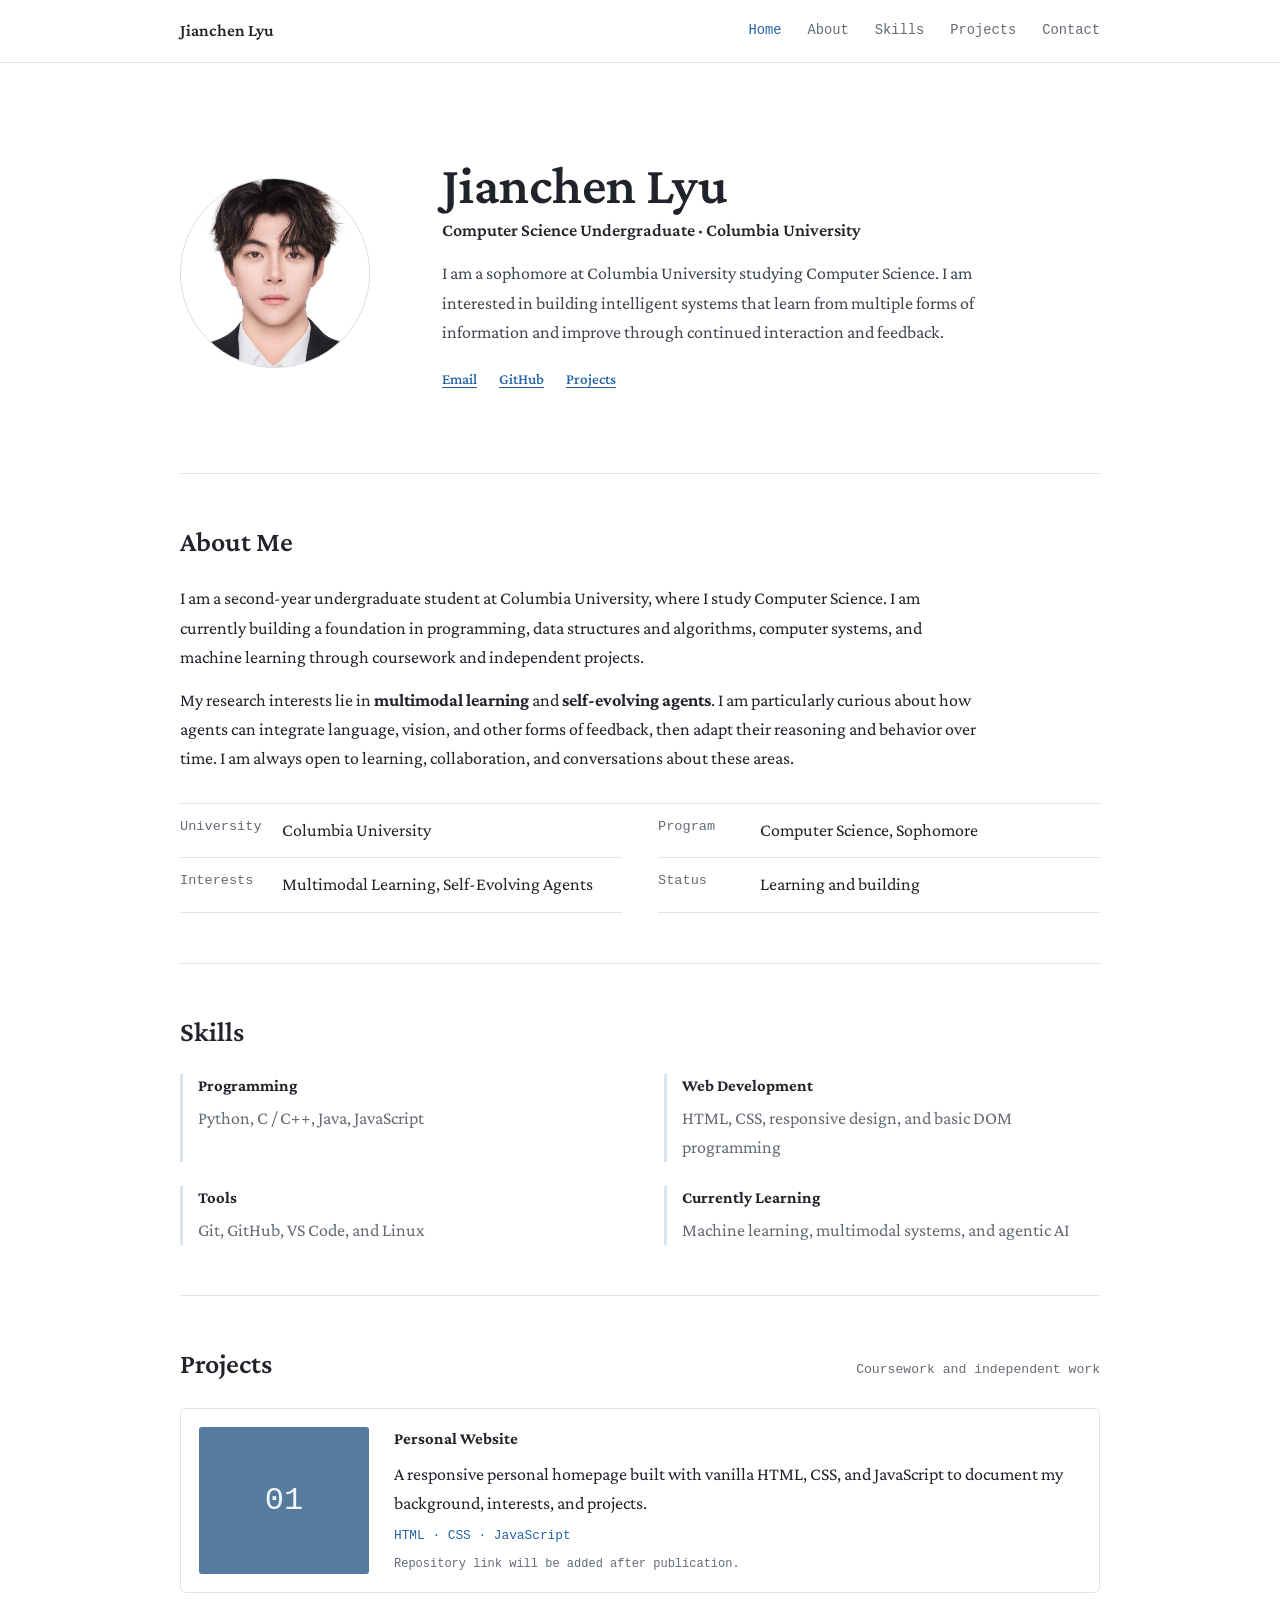
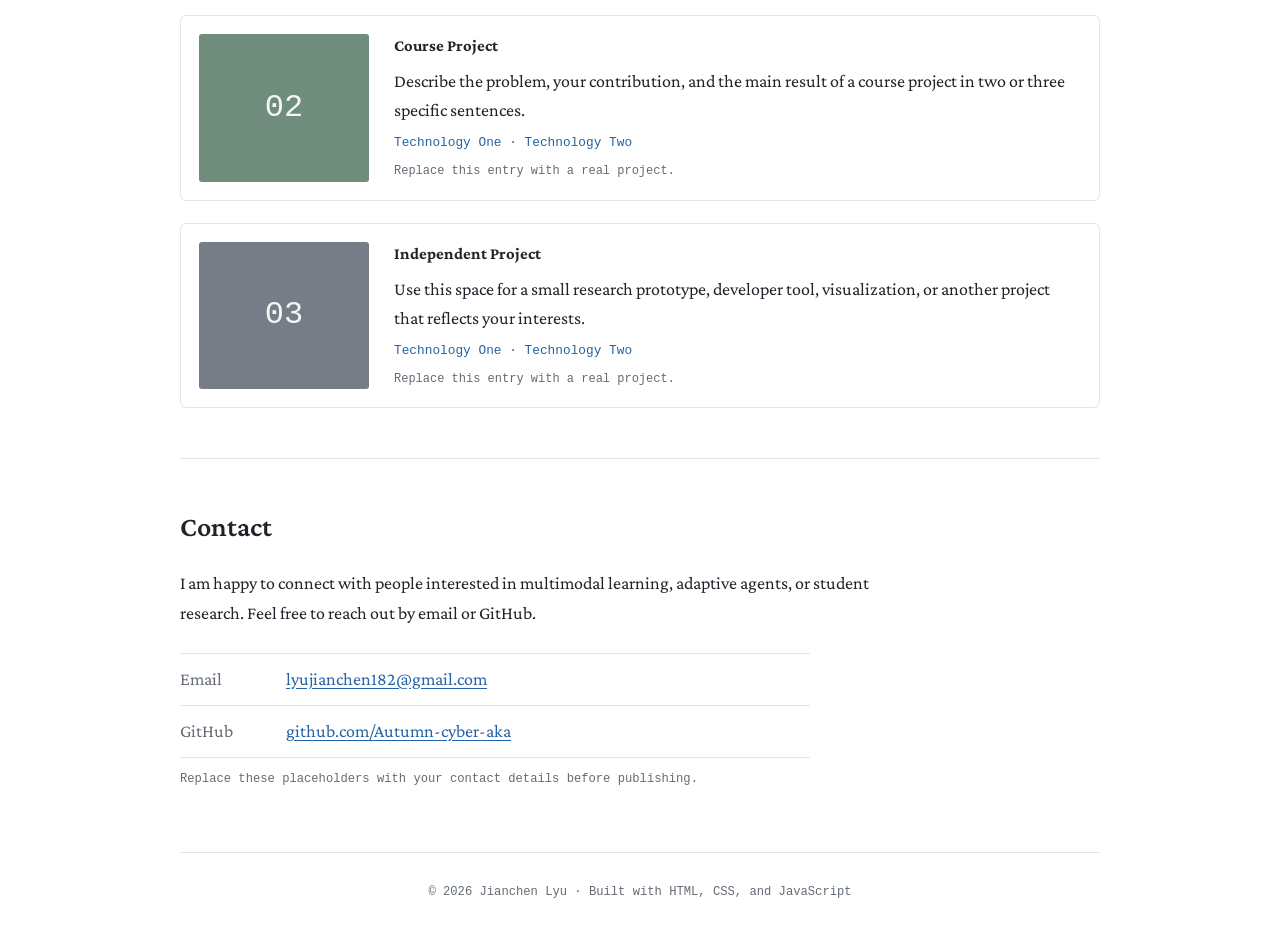
==== index.html @ ba76fdde "feat: personalize profile details and photo" ====
<!doctype html>
<html lang="en">
  <head>
    <meta charset="UTF-8">
    <meta name="viewport" content="width=device-width, initial-scale=1.0">
    <meta name="description" content="Personal website of a computer science undergraduate at Columbia University, with interests in multimodal learning and self-evolving agents.">
    <title>Jianchen Lyu | Personal Homepage</title>
    <link rel="preconnect" href="https://fonts.googleapis.com">
    <link rel="preconnect" href="https://fonts.gstatic.com" crossorigin>
    <link href="https://fonts.googleapis.com/css2?family=Crimson+Pro:ital,wght@0,400;0,500;0,600;1,500&family=Ubuntu+Mono:wght@400;700&display=swap" rel="stylesheet">
    <link rel="stylesheet" href="styles.css">
    <script src="script.js" defer></script>
  </head>
  <body>
    <a class="skip-link" href="#main-content">Skip to main content</a>

    <header class="site-header">
      <div class="header-inner">
        <a class="site-name" href="#home">Jianchen Lyu</a>
        <button class="menu-button" type="button" aria-expanded="false" aria-controls="site-nav">
          <span class="sr-only">Open navigation menu</span>
          <span aria-hidden="true"></span><span aria-hidden="true"></span><span aria-hidden="true"></span>
        </button>
        <nav id="site-nav" class="site-nav" aria-label="Main navigation">
          <a href="#home">Home</a><a href="#about">About</a><a href="#skills">Skills</a><a href="#projects">Projects</a><a href="#contact">Contact</a>
        </nav>
      </div>
    </header>

    <main id="main-content" class="page">
      <section id="home" class="profile-section" aria-labelledby="profile-name">
        <img class="portrait" src="assets/profile.png" alt="Portrait of Jianchen Lyu" width="1500" height="2100">
        <div class="profile-content">
          <h1 id="profile-name">Jianchen Lyu</h1>
          <p class="role">Computer Science Undergraduate · Columbia University</p>
          <p class="intro">I am a sophomore at Columbia University studying Computer Science. I am interested in building intelligent systems that learn from multiple forms of information and improve through continued interaction and feedback.</p>
          <div class="profile-links" aria-label="Profile links">
            <a href="mailto:lyujianchen182@gmail.com">Email</a>
            <a href="https://github.com/Autumn-cyber-aka" target="_blank" rel="noopener noreferrer">GitHub</a>
            <a href="#projects">Projects</a>
          </div>
        </div>
      </section>

      <section id="about" class="content-section" aria-labelledby="about-title">
        <h2 id="about-title">About Me</h2>
        <div class="prose">
          <p>I am a second-year undergraduate student at Columbia University, where I study Computer Science. I am currently building a foundation in programming, data structures and algorithms, computer systems, and machine learning through coursework and independent projects.</p>
          <p>My research interests lie in <strong>multimodal learning</strong> and <strong>self-evolving agents</strong>. I am particularly curious about how agents can integrate language, vision, and other forms of feedback, then adapt their reasoning and behavior over time. I am always open to learning, collaboration, and conversations about these areas.</p>
        </div>
        <dl class="facts">
          <div><dt>University</dt><dd>Columbia University</dd></div>
          <div><dt>Program</dt><dd>Computer Science, Sophomore</dd></div>
          <div><dt>Interests</dt><dd>Multimodal Learning, Self-Evolving Agents</dd></div>
          <div><dt>Status</dt><dd>Learning and building</dd></div>
        </dl>
      </section>

      <section id="skills" class="content-section" aria-labelledby="skills-title">
        <h2 id="skills-title">Skills</h2>
        <div class="skill-groups">
          <article><h3>Programming</h3><p>Python, C / C++, Java, JavaScript</p></article>
          <article><h3>Web Development</h3><p>HTML, CSS, responsive design, and basic DOM programming</p></article>
          <article><h3>Tools</h3><p>Git, GitHub, VS Code, and Linux</p></article>
          <article><h3>Currently Learning</h3><p>Machine learning, multimodal systems, and agentic AI</p></article>
        </div>
      </section>

      <section id="projects" class="content-section" aria-labelledby="projects-title">
        <div class="section-title-row"><h2 id="projects-title">Projects</h2><p>Coursework and independent work</p></div>
        <div class="project-list">
          <article class="project-item">
            <div class="project-image project-image-blue" aria-hidden="true">01</div>
            <div class="project-body">
              <h3>Personal Website</h3>
              <p>A responsive personal homepage built with vanilla HTML, CSS, and JavaScript to document my background, interests, and projects.</p>
              <p class="project-meta">HTML · CSS · JavaScript</p>
              <p class="project-status">Repository link will be added after publication.</p>
            </div>
          </article>
          <article class="project-item">
            <div class="project-image project-image-green" aria-hidden="true">02</div>
            <div class="project-body">
              <h3>Course Project</h3>
              <p>Describe the problem, your contribution, and the main result of a course project in two or three specific sentences.</p>
              <p class="project-meta">Technology One · Technology Two</p>
              <p class="project-status">Replace this entry with a real project.</p>
            </div>
          </article>
          <article class="project-item">
            <div class="project-image project-image-gray" aria-hidden="true">03</div>
            <div class="project-body">
              <h3>Independent Project</h3>
              <p>Use this space for a small research prototype, developer tool, visualization, or another project that reflects your interests.</p>
              <p class="project-meta">Technology One · Technology Two</p>
              <p class="project-status">Replace this entry with a real project.</p>
            </div>
          </article>
        </div>
      </section>

      <section id="contact" class="content-section contact-section" aria-labelledby="contact-title">
        <h2 id="contact-title">Contact</h2>
        <p>I am happy to connect with people interested in multimodal learning, adaptive agents, or student research. Feel free to reach out by email or GitHub.</p>
        <ul class="contact-list">
          <li><span>Email</span><a href="mailto:lyujianchen182@gmail.com">lyujianchen182@gmail.com</a></li>
          <li><span>GitHub</span><a href="https://github.com/Autumn-cyber-aka" target="_blank" rel="noopener noreferrer">github.com/Autumn-cyber-aka</a></li>
        </ul>
        <p class="edit-note">Replace these placeholders with your contact details before publishing.</p>
      </section>
    </main>

    <footer class="site-footer"><p>© <span data-year></span> Jianchen Lyu · Built with HTML, CSS, and JavaScript</p></footer>
  </body>
</html>
---- styles.css ----
:root {
  --background: #ffffff;
  --surface: #f7f8fa;
  --text: #20242a;
  --muted: #646b74;
  --link: #2563a6;
  --border: #e1e4e8;
  --header-background: rgba(255, 255, 255, 0.96);
  --content-width: 920px;
  --serif: "Crimson Pro", Georgia, serif;
  --mono: "Ubuntu Mono", Monaco, Consolas, monospace;
}

* { box-sizing: border-box; }
html { scroll-behavior: smooth; }

body {
  margin: 0;
  color: var(--text);
  background: var(--background);
  font-family: var(--serif);
  font-size: 18px;
  line-height: 1.62;
}

a { color: var(--link); text-underline-offset: 3px; }
a:hover { color: #163f70; }
:focus-visible { outline: 2px solid var(--link); outline-offset: 4px; }

.sr-only {
  position: absolute;
  width: 1px;
  height: 1px;
  padding: 0;
  margin: -1px;
  overflow: hidden;
  clip: rect(0, 0, 0, 0);
  white-space: nowrap;
  border: 0;
}

.skip-link {
  position: fixed;
  top: 10px;
  left: 10px;
  z-index: 100;
  padding: 8px 14px;
  color: #fff;
  background: var(--link);
  transform: translateY(-150%);
}

.skip-link:focus { transform: translateY(0); }

.site-header {
  position: sticky;
  top: 0;
  z-index: 20;
  border-bottom: 1px solid var(--border);
  background: var(--header-background);
}

.header-inner {
  width: min(calc(100% - 40px), var(--content-width));
  min-height: 62px;
  display: flex;
  align-items: center;
  justify-content: space-between;
  margin: 0 auto;
}

.site-name { color: var(--text); font-size: 1.08rem; font-weight: 600; text-decoration: none; }
.site-nav { display: flex; gap: 26px; }
.site-nav a { color: var(--muted); font-family: var(--mono); font-size: 0.86rem; text-decoration: none; }
.site-nav a:hover, .site-nav a.active { color: var(--link); }

.menu-button {
  width: 42px;
  height: 38px;
  display: none;
  padding: 8px;
  border: 1px solid var(--border);
  border-radius: 5px;
  background: #fff;
}

.menu-button > span:not(.sr-only) {
  display: block;
  width: 20px;
  height: 2px;
  margin: 4px auto;
  background: var(--text);
}

.page, .site-footer { width: min(calc(100% - 40px), var(--content-width)); margin: 0 auto; }

.profile-section {
  min-height: 410px;
  display: grid;
  grid-template-columns: 210px 1fr;
  gap: 52px;
  align-items: center;
  padding: 68px 0 58px;
  scroll-margin-top: 72px;
}

.portrait {
  width: 190px;
  height: 190px;
  display: block;
  border: 1px solid #d8dce1;
  border-radius: 50%;
  background: #eef0f2;
  object-fit: cover;
  object-position: center 30%;
}

h1, h2, h3, p { overflow-wrap: break-word; }

h1 {
  margin: 0;
  font-family: var(--serif);
  font-size: clamp(2.3rem, 6vw, 3.35rem);
  font-weight: 600;
  line-height: 1.15;
}

.role { margin: 0 0 14px; font-weight: 600; }
.intro { max-width: 600px; margin: 0; color: #41474f; }
.profile-links { display: flex; flex-wrap: wrap; gap: 8px 22px; margin-top: 20px; }
.profile-links a { font-size: 0.94rem; font-weight: 550; }

.content-section { padding: 50px 0; border-top: 1px solid var(--border); scroll-margin-top: 62px; }

h2 {
  margin: 0 0 24px;
  font-family: var(--serif);
  font-size: 1.75rem;
  font-weight: 600;
  line-height: 1.3;
}

h3 { margin: 0; font-size: 1.04rem; line-height: 1.5; }
.prose { max-width: 800px; }
.prose p { margin: 0 0 14px; }

.facts {
  display: grid;
  grid-template-columns: repeat(2, minmax(0, 1fr));
  gap: 0 36px;
  margin: 30px 0 0;
  border-top: 1px solid var(--border);
}

.facts div { display: grid; grid-template-columns: 90px 1fr; gap: 12px; padding: 12px 0; border-bottom: 1px solid var(--border); }
.facts dt { color: var(--muted); font-family: var(--mono); font-size: 0.85rem; }
.facts dd { margin: 0; }

.skill-groups { display: grid; grid-template-columns: repeat(2, minmax(0, 1fr)); gap: 24px 48px; }
.skill-groups article { padding-left: 15px; border-left: 3px solid #d9e5f2; }
.skill-groups p { margin: 5px 0 0; color: var(--muted); }

.section-title-row { display: flex; justify-content: space-between; gap: 30px; align-items: baseline; margin-bottom: 25px; }
.section-title-row h2 { margin: 0; }
.section-title-row p { margin: 0; color: var(--muted); font-family: var(--mono); font-size: 0.82rem; }
.project-list { display: grid; gap: 22px; }

.project-item {
  display: grid;
  grid-template-columns: 170px 1fr;
  gap: 25px;
  padding: 18px;
  border: 1px solid var(--border);
  border-radius: 6px;
  background: #fff;
}

.project-image {
  min-height: 132px;
  display: grid;
  place-items: center;
  color: rgba(255, 255, 255, 0.92);
  border-radius: 3px;
  font-family: var(--mono);
  font-size: 2rem;
}

.project-image-blue { background: #557b9e; }
.project-image-green { background: #6f8c7d; }
.project-image-gray { background: #767d86; }
.project-body p { margin: 8px 0 0; }
.project-meta { color: var(--link); font-family: var(--mono); font-size: 0.8rem; }
.project-body .project-status { color: var(--muted); font-family: var(--mono); font-size: 0.75rem; }

.contact-section > p { max-width: 700px; }
.contact-list { max-width: 630px; margin: 25px 0 0; padding: 0; list-style: none; border-top: 1px solid var(--border); }
.contact-list li { display: grid; grid-template-columns: 90px 1fr; gap: 16px; padding: 11px 0; border-bottom: 1px solid var(--border); }
.contact-list span { color: var(--muted); }
.edit-note { color: var(--muted); font-family: var(--mono); font-size: 0.76rem; }

.site-footer { padding: 30px 0 42px; color: var(--muted); border-top: 1px solid var(--border); font-family: var(--mono); font-size: 0.76rem; text-align: center; }
.site-footer p { margin: 0; }

@media (max-width: 680px) {
  .header-inner, .page, .site-footer { width: min(calc(100% - 30px), var(--content-width)); }
  .menu-button { display: block; }
  .site-nav {
    position: absolute;
    top: 62px;
    right: 0;
    left: 0;
    display: none;
    padding: 8px 15px 15px;
    border-bottom: 1px solid var(--border);
    background: #fff;
  }
  .site-nav.open { display: grid; }
  .site-nav a { min-height: 44px; display: flex; align-items: center; padding: 0 8px; border-bottom: 1px solid var(--border); }
  .site-nav a:last-child { border-bottom: 0; }
  .profile-section { min-height: 0; grid-template-columns: 1fr; gap: 25px; padding: 45px 0; }
  .portrait { width: 135px; height: 135px; }
  .content-section { padding: 40px 0; }
  .facts, .skill-groups { grid-template-columns: 1fr; }
  .facts { gap: 0; }
  .skill-groups { gap: 22px; }
  .section-title-row { display: block; }
  .section-title-row p { margin-top: 4px; }
  .project-item { grid-template-columns: 1fr; padding: 14px; }
  .project-image { min-height: 115px; }
}

@media (prefers-reduced-motion: reduce) { html { scroll-behavior: auto; } }
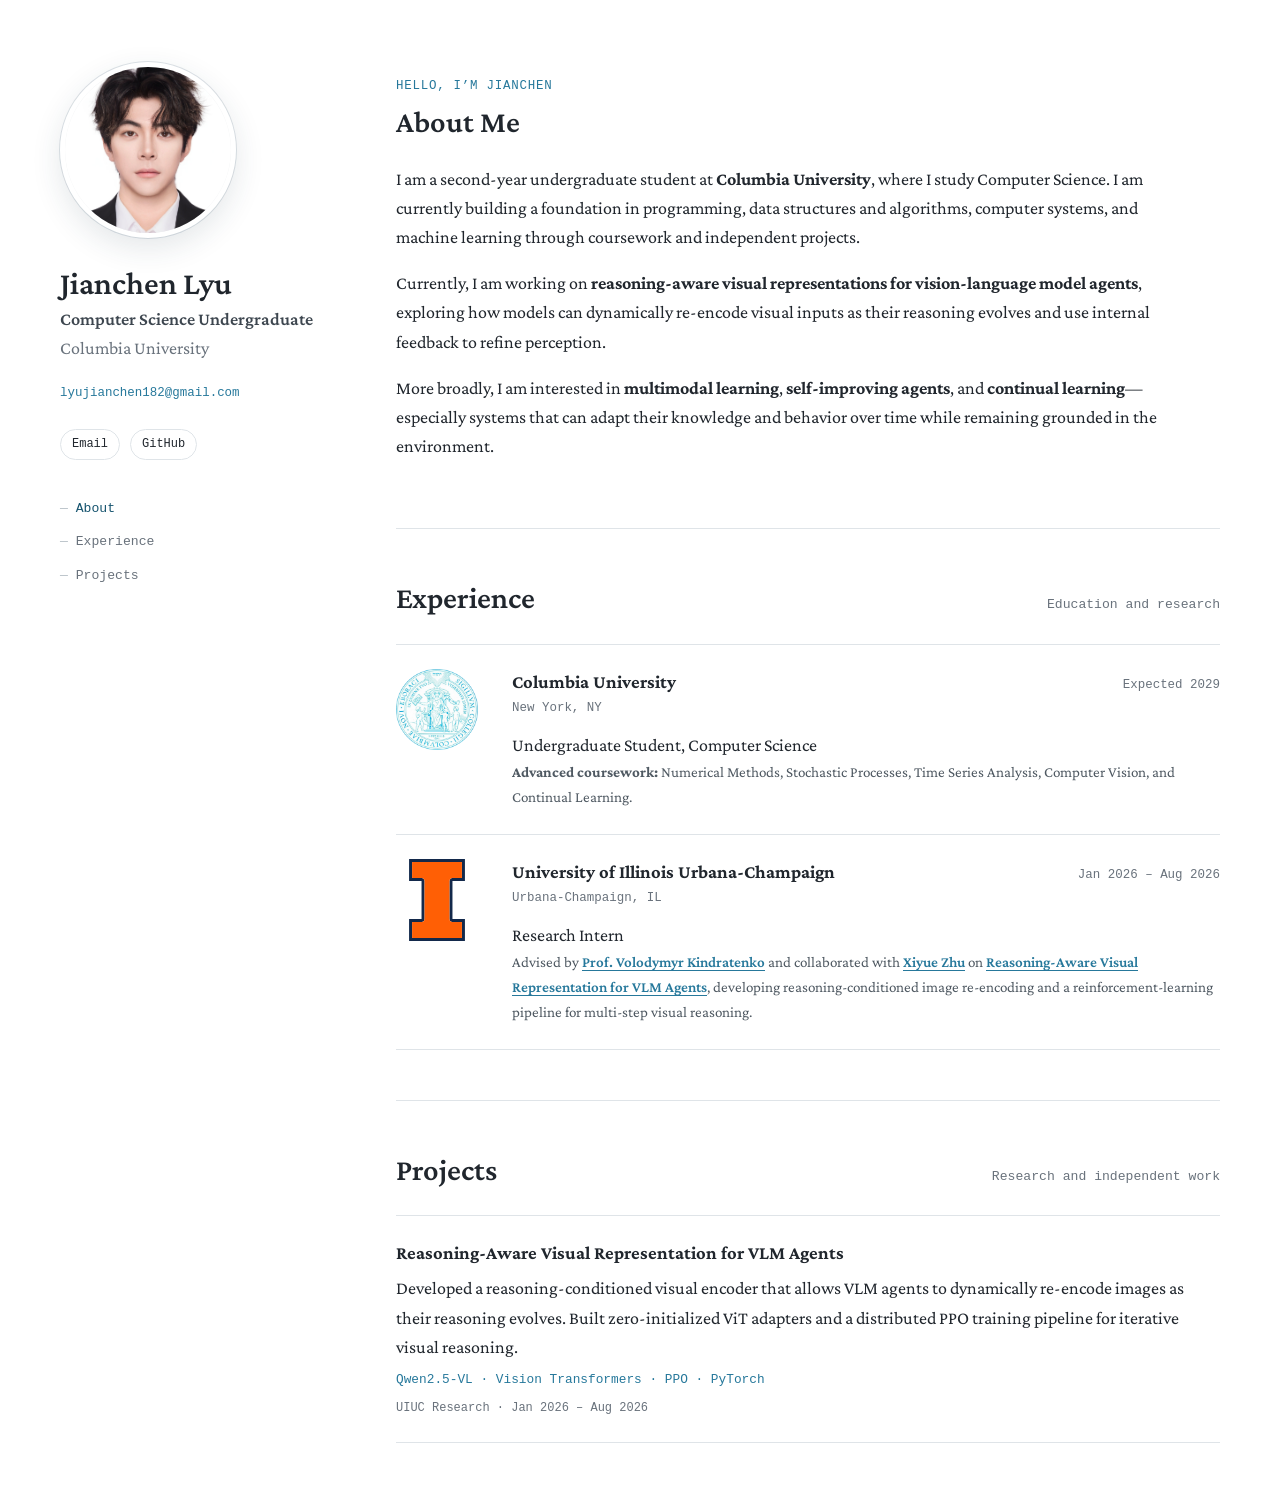
==== commit 87a4f4ed: "feat: redesign academic portfolio homepage" ====
--- a/index.html
+++ b/index.html
@@ -13,103 +13,90 @@
   </head>
   <body>
     <a class="skip-link" href="#main-content">Skip to main content</a>
+    <div class="site-shell">
+      <header id="home" class="profile-sidebar" aria-labelledby="profile-name">
+        <img class="portrait" src="assets/profile.png" alt="Portrait of Jianchen Lyu" width="1500" height="2100">
+        <div class="profile-copy">
+          <h1 id="profile-name">Jianchen Lyu</h1>
+          <p class="role">Computer Science Undergraduate</p>
+          <p class="institution">Columbia University</p>
+          <a class="email-link" href="mailto:lyujianchen182@gmail.com">lyujianchen182@gmail.com</a>
+        </div>
 
-    <header class="site-header">
-      <div class="header-inner">
-        <a class="site-name" href="#home">Jianchen Lyu</a>
-        <button class="menu-button" type="button" aria-expanded="false" aria-controls="site-nav">
-          <span class="sr-only">Open navigation menu</span>
-          <span aria-hidden="true"></span><span aria-hidden="true"></span><span aria-hidden="true"></span>
-        </button>
-        <nav id="site-nav" class="site-nav" aria-label="Main navigation">
-          <a href="#home">Home</a><a href="#about">About</a><a href="#skills">Skills</a><a href="#projects">Projects</a><a href="#contact">Contact</a>
+        <div class="profile-links" aria-label="Profile links">
+          <a href="mailto:lyujianchen182@gmail.com">Email</a>
+          <a href="https://github.com/Autumn-cyber-aka" target="_blank" rel="noopener noreferrer">GitHub</a>
+        </div>
+
+        <nav class="site-nav" aria-label="Main navigation">
+          <a href="#about">About</a>
+          <a href="#experience">Experience</a>
+          <a href="#projects">Projects</a>
         </nav>
-      </div>
-    </header>
+      </header>
 
-    <main id="main-content" class="page">
-      <section id="home" class="profile-section" aria-labelledby="profile-name">
-        <img class="portrait" src="assets/profile.png" alt="Portrait of Jianchen Lyu" width="1500" height="2100">
-        <div class="profile-content">
-          <h1 id="profile-name">Jianchen Lyu</h1>
-          <p class="role">Computer Science Undergraduate · Columbia University</p>
-          <p class="intro">I am a sophomore at Columbia University studying Computer Science. I am interested in building intelligent systems that learn from multiple forms of information and improve through continued interaction and feedback.</p>
-          <div class="profile-links" aria-label="Profile links">
-            <a href="mailto:lyujianchen182@gmail.com">Email</a>
-            <a href="https://github.com/Autumn-cyber-aka" target="_blank" rel="noopener noreferrer">GitHub</a>
-            <a href="#projects">Projects</a>
+      <main id="main-content" class="page">
+        <section id="about" class="content-section about-section" aria-labelledby="about-title">
+          <p class="eyebrow">Hello, I’m Jianchen</p>
+          <h2 id="about-title">About Me</h2>
+          <div class="prose">
+            <p>I am a second-year undergraduate student at <strong>Columbia University</strong>, where I study Computer Science. I am currently building a foundation in programming, data structures and algorithms, computer systems, and machine learning through coursework and independent projects.</p>
+            <p>Currently, I am working on <strong>reasoning-aware visual representations for vision-language model agents</strong>, exploring how models can dynamically re-encode visual inputs as their reasoning evolves and use internal feedback to refine perception.</p>
+            <p>More broadly, I am interested in <strong>multimodal learning</strong>, <strong>self-improving agents</strong>, and <strong>continual learning</strong>—especially systems that can adapt their knowledge and behavior over time while remaining grounded in the environment.</p>
           </div>
-        </div>
-      </section>
+        </section>
 
-      <section id="about" class="content-section" aria-labelledby="about-title">
-        <h2 id="about-title">About Me</h2>
-        <div class="prose">
-          <p>I am a second-year undergraduate student at Columbia University, where I study Computer Science. I am currently building a foundation in programming, data structures and algorithms, computer systems, and machine learning through coursework and independent projects.</p>
-          <p>My research interests lie in <strong>multimodal learning</strong> and <strong>self-evolving agents</strong>. I am particularly curious about how agents can integrate language, vision, and other forms of feedback, then adapt their reasoning and behavior over time. I am always open to learning, collaboration, and conversations about these areas.</p>
-        </div>
-        <dl class="facts">
-          <div><dt>University</dt><dd>Columbia University</dd></div>
-          <div><dt>Program</dt><dd>Computer Science, Sophomore</dd></div>
-          <div><dt>Interests</dt><dd>Multimodal Learning, Self-Evolving Agents</dd></div>
-          <div><dt>Status</dt><dd>Learning and building</dd></div>
-        </dl>
-      </section>
+        <section id="experience" class="content-section" aria-labelledby="experience-title">
+          <div class="section-title-row">
+            <h2 id="experience-title">Experience</h2>
+            <p>Education and research</p>
+          </div>
+          <div class="experience-list">
+            <article class="experience-item">
+              <img class="experience-mark" src="assets/columbia-seal.png" alt="Columbia University seal" width="250" height="249">
+              <div class="experience-body">
+                <div class="experience-heading">
+                  <h3>Columbia University</h3>
+                  <p class="experience-date">Expected 2029</p>
+                </div>
+                <p class="experience-location">New York, NY</p>
+                <p>Undergraduate Student, Computer Science</p>
+                <p class="experience-detail"><strong>Advanced coursework:</strong> Numerical Methods, Stochastic Processes, Time Series Analysis, Computer Vision, and Continual Learning.</p>
+              </div>
+            </article>
+            <article class="experience-item">
+              <img class="experience-mark" src="assets/uiuc-block-i.svg" alt="Block I in Illini orange">
+              <div class="experience-body">
+                <div class="experience-heading">
+                  <h3>University of Illinois Urbana-Champaign</h3>
+                  <p class="experience-date">Jan 2026 – Aug 2026</p>
+                </div>
+                <p class="experience-location">Urbana-Champaign, IL</p>
+                <p>Research Intern</p>
+                <p class="experience-detail">Advised by <a href="https://ece.illinois.edu/about/directory/faculty/kindrtnk" target="_blank" rel="noopener noreferrer">Prof. Volodymyr Kindratenko</a> and collaborated with <a href="https://ece.illinois.edu/about/directory/grad-students/xiyuez2" target="_blank" rel="noopener noreferrer">Xiyue Zhu</a> on <a href="#reasoning-aware-vlm">Reasoning-Aware Visual Representation for VLM Agents</a>, developing reasoning-conditioned image re-encoding and a reinforcement-learning pipeline for multi-step visual reasoning.</p>
+              </div>
+            </article>
+          </div>
+        </section>
 
-      <section id="skills" class="content-section" aria-labelledby="skills-title">
-        <h2 id="skills-title">Skills</h2>
-        <div class="skill-groups">
-          <article><h3>Programming</h3><p>Python, C / C++, Java, JavaScript</p></article>
-          <article><h3>Web Development</h3><p>HTML, CSS, responsive design, and basic DOM programming</p></article>
-          <article><h3>Tools</h3><p>Git, GitHub, VS Code, and Linux</p></article>
-          <article><h3>Currently Learning</h3><p>Machine learning, multimodal systems, and agentic AI</p></article>
-        </div>
-      </section>
+        <section id="projects" class="content-section" aria-labelledby="projects-title">
+          <div class="section-title-row">
+            <h2 id="projects-title">Projects</h2>
+            <p>Research and independent work</p>
+          </div>
+          <div class="project-list">
+            <article id="reasoning-aware-vlm" class="project-item">
+              <div class="project-body">
+                <h3>Reasoning-Aware Visual Representation for VLM Agents</h3>
+                <p>Developed a reasoning-conditioned visual encoder that allows VLM agents to dynamically re-encode images as their reasoning evolves. Built zero-initialized ViT adapters and a distributed PPO training pipeline for iterative visual reasoning.</p>
+                <p class="project-meta">Qwen2.5-VL · Vision Transformers · PPO · PyTorch</p>
+                <p class="project-status">UIUC Research · Jan 2026 – Aug 2026</p>
+              </div>
+            </article>
+          </div>
+        </section>
 
-      <section id="projects" class="content-section" aria-labelledby="projects-title">
-        <div class="section-title-row"><h2 id="projects-title">Projects</h2><p>Coursework and independent work</p></div>
-        <div class="project-list">
-          <article class="project-item">
-            <div class="project-image project-image-blue" aria-hidden="true">01</div>
-            <div class="project-body">
-              <h3>Personal Website</h3>
-              <p>A responsive personal homepage built with vanilla HTML, CSS, and JavaScript to document my background, interests, and projects.</p>
-              <p class="project-meta">HTML · CSS · JavaScript</p>
-              <p class="project-status">Repository link will be added after publication.</p>
-            </div>
-          </article>
-          <article class="project-item">
-            <div class="project-image project-image-green" aria-hidden="true">02</div>
-            <div class="project-body">
-              <h3>Course Project</h3>
-              <p>Describe the problem, your contribution, and the main result of a course project in two or three specific sentences.</p>
-              <p class="project-meta">Technology One · Technology Two</p>
-              <p class="project-status">Replace this entry with a real project.</p>
-            </div>
-          </article>
-          <article class="project-item">
-            <div class="project-image project-image-gray" aria-hidden="true">03</div>
-            <div class="project-body">
-              <h3>Independent Project</h3>
-              <p>Use this space for a small research prototype, developer tool, visualization, or another project that reflects your interests.</p>
-              <p class="project-meta">Technology One · Technology Two</p>
-              <p class="project-status">Replace this entry with a real project.</p>
-            </div>
-          </article>
-        </div>
-      </section>
-
-      <section id="contact" class="content-section contact-section" aria-labelledby="contact-title">
-        <h2 id="contact-title">Contact</h2>
-        <p>I am happy to connect with people interested in multimodal learning, adaptive agents, or student research. Feel free to reach out by email or GitHub.</p>
-        <ul class="contact-list">
-          <li><span>Email</span><a href="mailto:lyujianchen182@gmail.com">lyujianchen182@gmail.com</a></li>
-          <li><span>GitHub</span><a href="https://github.com/Autumn-cyber-aka" target="_blank" rel="noopener noreferrer">github.com/Autumn-cyber-aka</a></li>
-        </ul>
-        <p class="edit-note">Replace these placeholders with your contact details before publishing.</p>
-      </section>
-    </main>
-
-    <footer class="site-footer"><p>© <span data-year></span> Jianchen Lyu · Built with HTML, CSS, and JavaScript</p></footer>
+      </main>
+    </div>
   </body>
 </html>
--- a/styles.css
+++ b/styles.css
@@ -1,12 +1,13 @@
 :root {
   --background: #ffffff;
-  --surface: #f7f8fa;
-  --text: #20242a;
-  --muted: #646b74;
-  --link: #2563a6;
-  --border: #e1e4e8;
-  --header-background: rgba(255, 255, 255, 0.96);
-  --content-width: 920px;
+  --surface: #f6f8fa;
+  --text: #20262d;
+  --muted: #69727c;
+  --link: #26789b;
+  --link-dark: #15536e;
+  --border: #dfe4e8;
+  --sidebar-width: 270px;
+  --shell-width: 1160px;
   --serif: "Crimson Pro", Georgia, serif;
   --mono: "Ubuntu Mono", Monaco, Consolas, monospace;
 }
@@ -24,7 +25,7 @@
 }
 
 a { color: var(--link); text-underline-offset: 3px; }
-a:hover { color: #163f70; }
+a:hover { color: var(--link-dark); }
 :focus-visible { outline: 2px solid var(--link); outline-offset: 4px; }
 
 .sr-only {
@@ -52,65 +53,25 @@
 
 .skip-link:focus { transform: translateY(0); }
 
-.site-header {
-  position: sticky;
+.site-shell { width: min(calc(100% - 48px), var(--shell-width)); margin: 0 auto; }
+
+.profile-sidebar {
+  position: fixed;
   top: 0;
-  z-index: 20;
-  border-bottom: 1px solid var(--border);
-  background: var(--header-background);
-}
-
-.header-inner {
-  width: min(calc(100% - 40px), var(--content-width));
-  min-height: 62px;
-  display: flex;
-  align-items: center;
-  justify-content: space-between;
-  margin: 0 auto;
-}
-
-.site-name { color: var(--text); font-size: 1.08rem; font-weight: 600; text-decoration: none; }
-.site-nav { display: flex; gap: 26px; }
-.site-nav a { color: var(--muted); font-family: var(--mono); font-size: 0.86rem; text-decoration: none; }
-.site-nav a:hover, .site-nav a.active { color: var(--link); }
-
-.menu-button {
-  width: 42px;
-  height: 38px;
-  display: none;
-  padding: 8px;
-  border: 1px solid var(--border);
-  border-radius: 5px;
-  background: #fff;
-}
-
-.menu-button > span:not(.sr-only) {
+  width: var(--sidebar-width);
+  min-height: 100vh;
+  padding: 62px 0 40px;
+}
+
+.portrait {
+  width: 176px;
+  height: 176px;
   display: block;
-  width: 20px;
-  height: 2px;
-  margin: 4px auto;
-  background: var(--text);
-}
-
-.page, .site-footer { width: min(calc(100% - 40px), var(--content-width)); margin: 0 auto; }
-
-.profile-section {
-  min-height: 410px;
-  display: grid;
-  grid-template-columns: 210px 1fr;
-  gap: 52px;
-  align-items: center;
-  padding: 68px 0 58px;
-  scroll-margin-top: 72px;
-}
-
-.portrait {
-  width: 190px;
-  height: 190px;
-  display: block;
-  border: 1px solid #d8dce1;
+  margin-bottom: 28px;
+  border: 5px solid #fff;
   border-radius: 50%;
   background: #eef0f2;
+  box-shadow: 0 10px 30px rgba(31, 56, 72, 0.12), 0 0 0 1px var(--border);
   object-fit: cover;
   object-position: center 30%;
 }
@@ -118,115 +79,122 @@
 h1, h2, h3, p { overflow-wrap: break-word; }
 
 h1 {
-  margin: 0;
+  margin: 0 0 4px;
   font-family: var(--serif);
-  font-size: clamp(2.3rem, 6vw, 3.35rem);
+  font-size: 2rem;
   font-weight: 600;
-  line-height: 1.15;
-}
-
-.role { margin: 0 0 14px; font-weight: 600; }
-.intro { max-width: 600px; margin: 0; color: #41474f; }
-.profile-links { display: flex; flex-wrap: wrap; gap: 8px 22px; margin-top: 20px; }
-.profile-links a { font-size: 0.94rem; font-weight: 550; }
-
-.content-section { padding: 50px 0; border-top: 1px solid var(--border); scroll-margin-top: 62px; }
+  line-height: 1.1;
+}
+
+.role { margin: 0; color: #3d464f; font-weight: 600; }
+.institution { margin: 0 0 12px; color: var(--muted); }
+.email-link { display: inline-block; font-family: var(--mono); font-size: 0.78rem; text-decoration: none; }
+
+.profile-links { display: flex; gap: 10px; margin-top: 24px; }
+.profile-links a {
+  padding: 5px 11px;
+  border: 1px solid var(--border);
+  border-radius: 999px;
+  color: var(--text);
+  font-family: var(--mono);
+  font-size: 0.75rem;
+  text-decoration: none;
+}
+.profile-links a:hover { color: var(--link-dark); border-color: #b9cbd4; background: var(--surface); }
+
+.site-nav { display: grid; gap: 4px; margin-top: 34px; }
+.site-nav a {
+  width: max-content;
+  padding: 4px 0;
+  color: var(--muted);
+  font-family: var(--mono);
+  font-size: 0.82rem;
+  text-decoration: none;
+}
+.site-nav a::before { content: "— "; color: #b4bdc4; }
+.site-nav a:hover, .site-nav a.active { color: var(--link-dark); }
+
+.page { margin-left: calc(var(--sidebar-width) + 66px); padding: 68px 0 0; }
+
+.content-section { padding: 50px 0; border-top: 1px solid var(--border); scroll-margin-top: 20px; }
+.about-section { padding-top: 8px; border-top: 0; }
+.eyebrow { margin: 0 0 7px; color: var(--link); font-family: var(--mono); font-size: 0.78rem; letter-spacing: 0.06em; text-transform: uppercase; }
 
 h2 {
-  margin: 0 0 24px;
+  margin: 0 0 22px;
   font-family: var(--serif);
-  font-size: 1.75rem;
+  font-size: 1.9rem;
   font-weight: 600;
   line-height: 1.3;
 }
 
-h3 { margin: 0; font-size: 1.04rem; line-height: 1.5; }
+h3 { margin: 0; font-size: 1.16rem; line-height: 1.4; }
 .prose { max-width: 800px; }
-.prose p { margin: 0 0 14px; }
-
-.facts {
-  display: grid;
-  grid-template-columns: repeat(2, minmax(0, 1fr));
-  gap: 0 36px;
-  margin: 30px 0 0;
-  border-top: 1px solid var(--border);
-}
-
-.facts div { display: grid; grid-template-columns: 90px 1fr; gap: 12px; padding: 12px 0; border-bottom: 1px solid var(--border); }
-.facts dt { color: var(--muted); font-family: var(--mono); font-size: 0.85rem; }
-.facts dd { margin: 0; }
-
-.skill-groups { display: grid; grid-template-columns: repeat(2, minmax(0, 1fr)); gap: 24px 48px; }
-.skill-groups article { padding-left: 15px; border-left: 3px solid #d9e5f2; }
-.skill-groups p { margin: 5px 0 0; color: var(--muted); }
+.prose p { margin: 0 0 17px; }
 
 .section-title-row { display: flex; justify-content: space-between; gap: 30px; align-items: baseline; margin-bottom: 25px; }
 .section-title-row h2 { margin: 0; }
 .section-title-row p { margin: 0; color: var(--muted); font-family: var(--mono); font-size: 0.82rem; }
+
+.experience-list { display: grid; }
+.experience-item {
+  display: grid;
+  grid-template-columns: 92px 1fr;
+  gap: 24px;
+  padding: 24px 0;
+  border-top: 1px solid var(--border);
+  border-bottom: 1px solid var(--border);
+}
+.experience-item + .experience-item { border-top: 0; }
+.experience-mark {
+  width: 82px;
+  height: 82px;
+  display: block;
+  align-self: start;
+  object-fit: contain;
+}
+.experience-heading { display: flex; justify-content: space-between; gap: 24px; align-items: baseline; }
+.experience-date { margin: 0; flex: 0 0 auto; color: var(--muted); font-family: var(--mono); font-size: 0.78rem; }
+.experience-location { margin: 3px 0 13px; color: var(--muted); font-family: var(--mono); font-size: 0.78rem; }
+.experience-body > p:not(.experience-location) { margin: 0; }
+.experience-body .experience-detail { margin-top: 7px; color: #4f5962; font-size: 0.94rem; line-height: 1.65; }
+.experience-detail a { font-weight: 600; }
+
 .project-list { display: grid; gap: 22px; }
 
 .project-item {
-  display: grid;
-  grid-template-columns: 170px 1fr;
-  gap: 25px;
-  padding: 18px;
-  border: 1px solid var(--border);
-  border-radius: 6px;
+  padding: 24px 0;
+  border-top: 1px solid var(--border);
   background: #fff;
 }
-
-.project-image {
-  min-height: 132px;
-  display: grid;
-  place-items: center;
-  color: rgba(255, 255, 255, 0.92);
-  border-radius: 3px;
-  font-family: var(--mono);
-  font-size: 2rem;
-}
-
-.project-image-blue { background: #557b9e; }
-.project-image-green { background: #6f8c7d; }
-.project-image-gray { background: #767d86; }
+.project-item:last-child { border-bottom: 1px solid var(--border); }
+#reasoning-aware-vlm { scroll-margin-top: 24px; }
 .project-body p { margin: 8px 0 0; }
 .project-meta { color: var(--link); font-family: var(--mono); font-size: 0.8rem; }
 .project-body .project-status { color: var(--muted); font-family: var(--mono); font-size: 0.75rem; }
 
-.contact-section > p { max-width: 700px; }
-.contact-list { max-width: 630px; margin: 25px 0 0; padding: 0; list-style: none; border-top: 1px solid var(--border); }
-.contact-list li { display: grid; grid-template-columns: 90px 1fr; gap: 16px; padding: 11px 0; border-bottom: 1px solid var(--border); }
-.contact-list span { color: var(--muted); }
-.edit-note { color: var(--muted); font-family: var(--mono); font-size: 0.76rem; }
-
-.site-footer { padding: 30px 0 42px; color: var(--muted); border-top: 1px solid var(--border); font-family: var(--mono); font-size: 0.76rem; text-align: center; }
-.site-footer p { margin: 0; }
-
-@media (max-width: 680px) {
-  .header-inner, .page, .site-footer { width: min(calc(100% - 30px), var(--content-width)); }
-  .menu-button { display: block; }
-  .site-nav {
-    position: absolute;
-    top: 62px;
-    right: 0;
-    left: 0;
-    display: none;
-    padding: 8px 15px 15px;
-    border-bottom: 1px solid var(--border);
-    background: #fff;
-  }
-  .site-nav.open { display: grid; }
-  .site-nav a { min-height: 44px; display: flex; align-items: center; padding: 0 8px; border-bottom: 1px solid var(--border); }
-  .site-nav a:last-child { border-bottom: 0; }
-  .profile-section { min-height: 0; grid-template-columns: 1fr; gap: 25px; padding: 45px 0; }
-  .portrait { width: 135px; height: 135px; }
+@media (max-width: 900px) {
+  .site-shell { width: min(calc(100% - 36px), 720px); }
+  .profile-sidebar { position: static; width: auto; min-height: 0; padding: 34px 0 38px; text-align: center; border-bottom: 1px solid var(--border); }
+  .portrait { width: 150px; height: 150px; margin: 0 auto 22px; }
+  .profile-links, .site-nav { justify-content: center; }
+  .site-nav { display: flex; flex-wrap: wrap; gap: 18px; margin-top: 24px; }
+  .site-nav a::before { content: none; }
+  .page { margin-left: 0; padding-top: 42px; }
+}
+
+@media (max-width: 560px) {
+  body { font-size: 17px; }
+  .site-shell { width: min(calc(100% - 30px), 720px); }
   .content-section { padding: 40px 0; }
-  .facts, .skill-groups { grid-template-columns: 1fr; }
-  .facts { gap: 0; }
-  .skill-groups { gap: 22px; }
+  .about-section { padding-top: 0; }
   .section-title-row { display: block; }
   .section-title-row p { margin-top: 4px; }
-  .project-item { grid-template-columns: 1fr; padding: 14px; }
-  .project-image { min-height: 115px; }
+  .experience-item { grid-template-columns: 68px 1fr; gap: 17px; }
+  .experience-mark { width: 60px; height: 60px; font-size: 1.05rem; }
+  .experience-heading { display: block; }
+  .experience-date { margin-top: 3px; }
+  .project-item { padding: 18px 0; }
 }
 
 @media (prefers-reduced-motion: reduce) { html { scroll-behavior: auto; } }
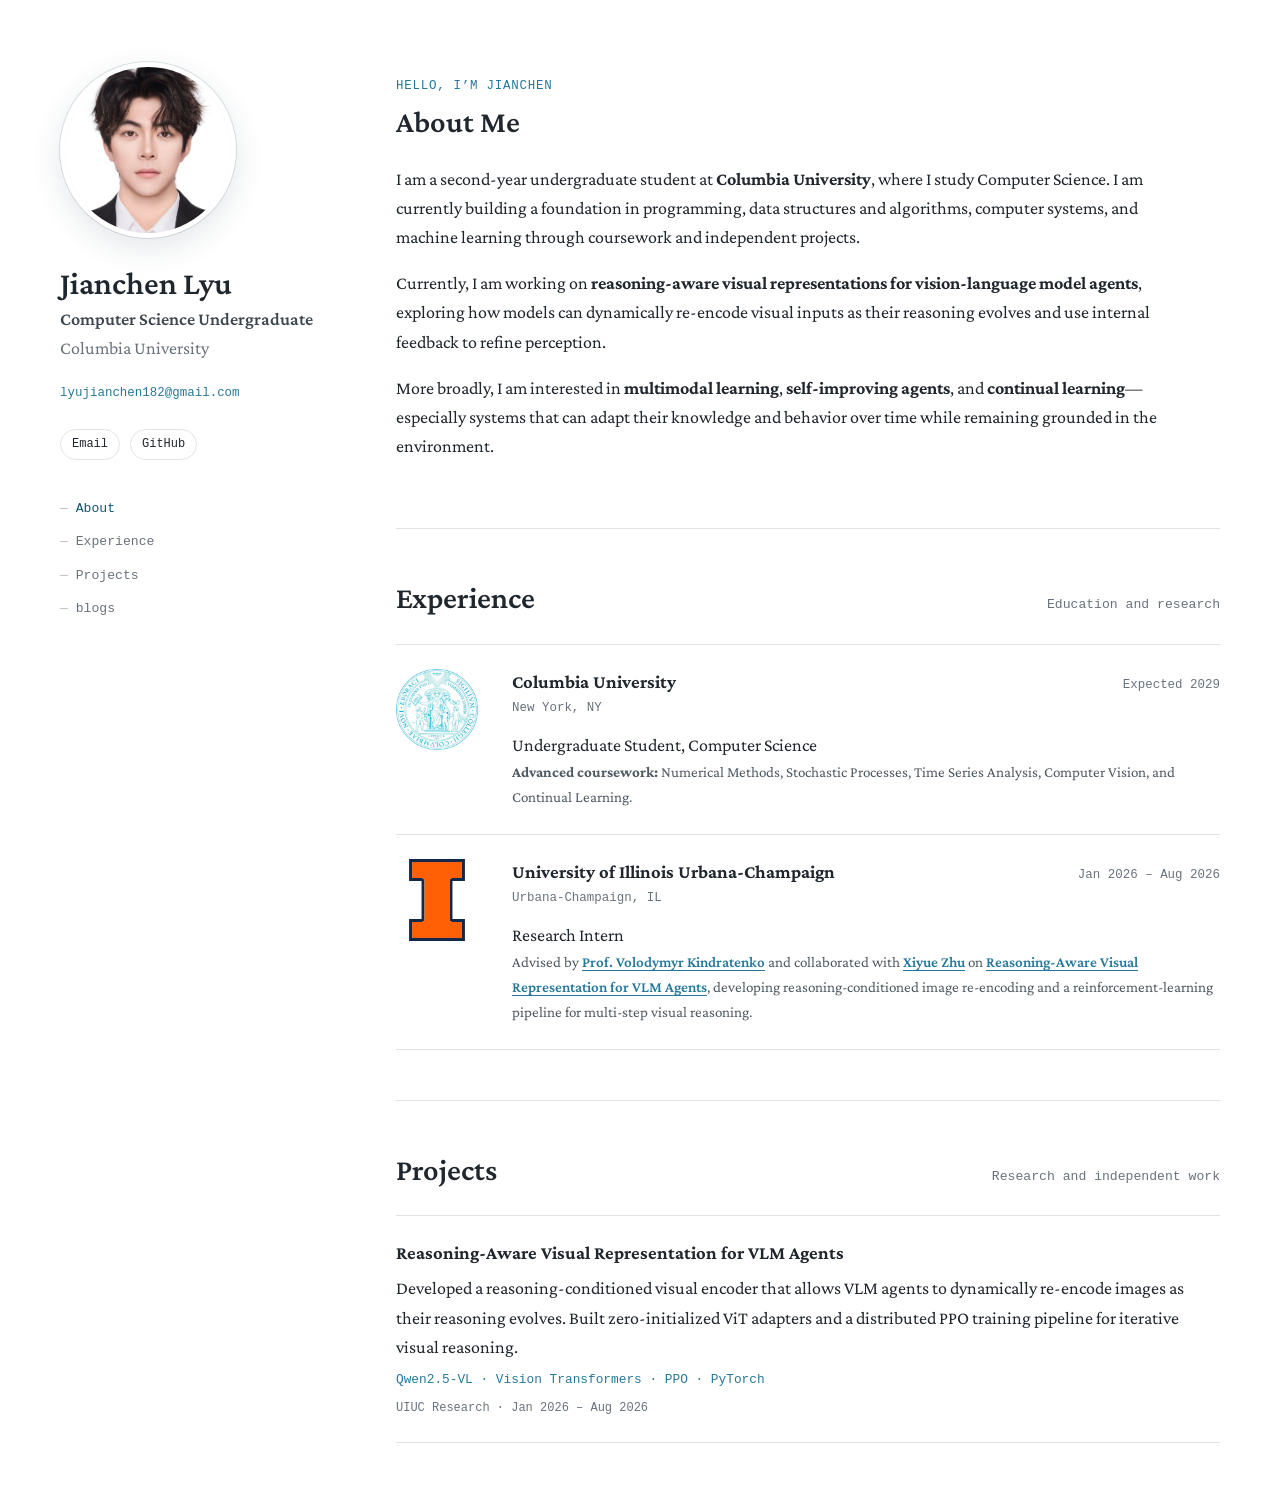
==== commit 0ebe782d: "Add independent blogs page and sidebar navigation" ====
--- a/index.html
+++ b/index.html
@@ -32,6 +32,7 @@
           <a href="#about">About</a>
           <a href="#experience">Experience</a>
           <a href="#projects">Projects</a>
+          <a href="blogs/">blogs</a>
         </nav>
       </header>
 
--- a/styles.css
+++ b/styles.css
@@ -78,7 +78,7 @@
 
 h1, h2, h3, p { overflow-wrap: break-word; }
 
-h1 {
+h1, .profile-name {
   margin: 0 0 4px;
   font-family: var(--serif);
   font-size: 2rem;
@@ -198,3 +198,13 @@
 }
 
 @media (prefers-reduced-motion: reduce) { html { scroll-behavior: auto; } }
+
+/* Independent writing index, sharing the homepage sidebar and palette. */
+.blog-page { padding-bottom: 64px; }
+.blog-heading { padding: 8px 0 34px; }
+.blog-heading h1 { margin: 0 0 18px; font-size: clamp(2.5rem, 5vw, 3.5rem); }
+.blog-intro { margin: 0; color: var(--muted); font-size: 1rem; }
+.blog-empty { padding: 48px 0; border-top: 1px solid var(--border); border-bottom: 1px solid var(--border); }
+.blog-empty h2 { margin-bottom: 12px; font-size: 1.3rem; }
+.blog-empty p { margin: 0; color: var(--muted); font-size: 1rem; }
+.blog-home-link { display: inline-block; margin-top: 28px; font-family: var(--mono); font-size: 0.85rem; text-decoration: none; }
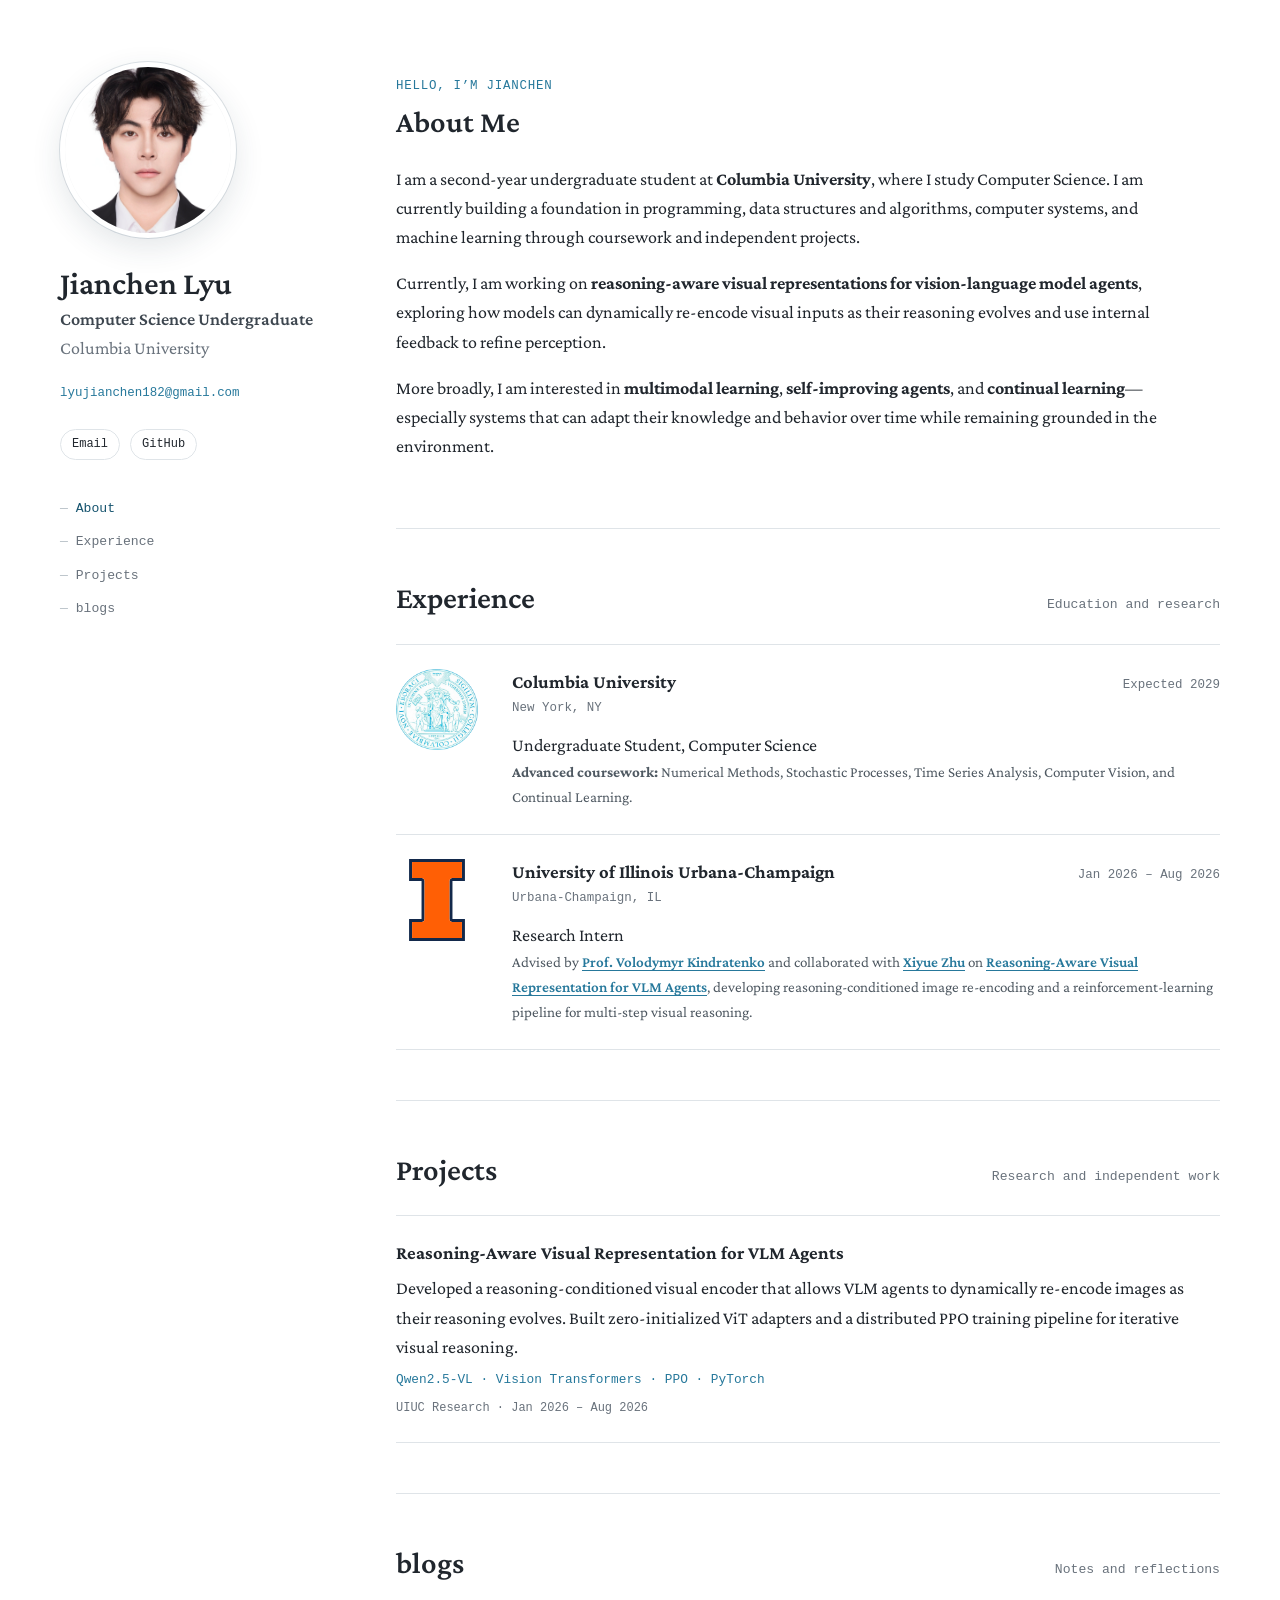
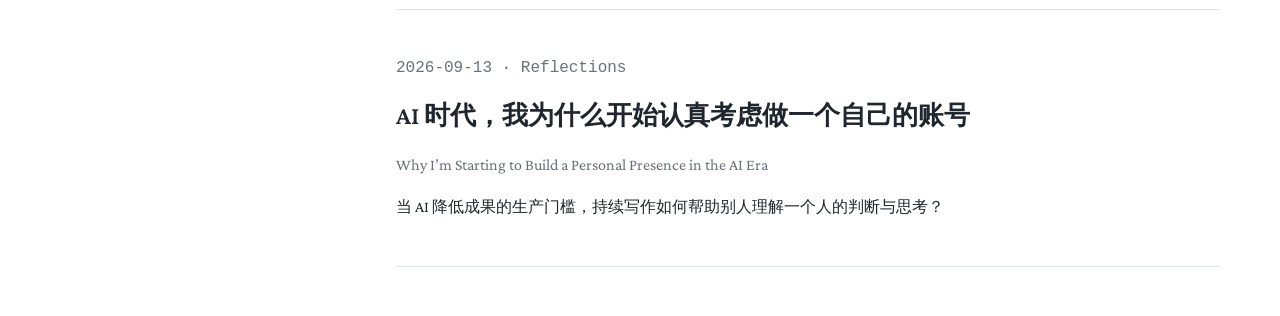
==== commit 397379c0: "Place blogs listing on homepage with anchor navigation" ====
--- a/index.html
+++ b/index.html
@@ -32,7 +32,7 @@
           <a href="#about">About</a>
           <a href="#experience">Experience</a>
           <a href="#projects">Projects</a>
-          <a href="blogs/">blogs</a>
+          <a href="#blogs">blogs</a>
         </nav>
       </header>
 
@@ -97,6 +97,21 @@
           </div>
         </section>
 
+        <section id="blogs" class="content-section" aria-labelledby="blogs-title">
+          <div class="section-title-row">
+            <h2 id="blogs-title">blogs</h2>
+            <p>Notes and reflections</p>
+          </div>
+          <div class="blog-post-list">
+          <article class="blog-post-entry">
+            <p class="article-meta"><time datetime="2026-09-13">2026-09-13</time> · Reflections</p>
+            <h2 lang="zh-CN"><a href="blogs/personal-brand-ai-zh.html">AI 时代，我为什么开始认真考虑做一个自己的账号</a></h2>
+            <p class="blog-post-translation"><a href="blogs/personal-brand-ai-en.html" lang="en">Why I’m Starting to Build a Personal Presence in the AI Era</a></p>
+            <p lang="zh-CN">当 AI 降低成果的生产门槛，持续写作如何帮助别人理解一个人的判断与思考？</p>
+          </article>
+          </div>
+        </section>
+
       </main>
     </div>
   </body>
--- a/styles.css
+++ b/styles.css
@@ -208,3 +208,25 @@
 .blog-empty h2 { margin-bottom: 12px; font-size: 1.3rem; }
 .blog-empty p { margin: 0; color: var(--muted); font-size: 1rem; }
 .blog-home-link { display: inline-block; margin-top: 28px; font-family: var(--mono); font-size: 0.85rem; text-decoration: none; }
+
+.blog-post-entry { padding: 30px 0; border-block: 1px solid var(--border); }
+.blog-post-entry h2 { margin: 12px 0; font-size: 1.6rem; line-height: 1.5; }
+.blog-post-entry h2 a { color: var(--text); text-decoration: none; }
+.blog-post-entry h2 a:hover { color: var(--link); }
+.blog-post-entry > p { font-size: 1rem; }
+.blog-post-translation a { color: var(--muted); text-decoration: none; }
+.article-meta { color: var(--muted); font-family: var(--mono); font-size: 0.85rem; }
+.language-switch { display: flex; flex-wrap: wrap; align-items: center; gap: 16px; font-family: var(--mono); font-size: 0.9rem; }
+.language-switch a[aria-current="page"] { color: var(--text); font-weight: bold; text-decoration: none; }
+.article-page { padding-bottom: 64px; }
+.article-heading .blog-home-link { margin-top: 0; }
+.article-heading h1 { margin: 24px 0; font-size: clamp(2rem, 4vw, 2.8rem); line-height: 1.35; }
+.article-summary { color: var(--muted); }
+.article-toc { margin: 32px 0; padding: 16px 0; border-block: 1px solid var(--border); }
+.article-toc summary { cursor: pointer; }
+.article-toc ol { padding-left: 24px; }
+.article-toc li { margin: 8px 0; }
+.article-prose { line-height: 1.85; overflow-wrap: anywhere; }
+.article-prose p { margin: 0 0 24px; }
+.article-prose h2 { margin: 48px 0 22px; font-size: 1.6rem; scroll-margin-top: 24px; }
+.article-footer { margin-top: 48px; padding-top: 24px; border-top: 1px solid var(--border); }
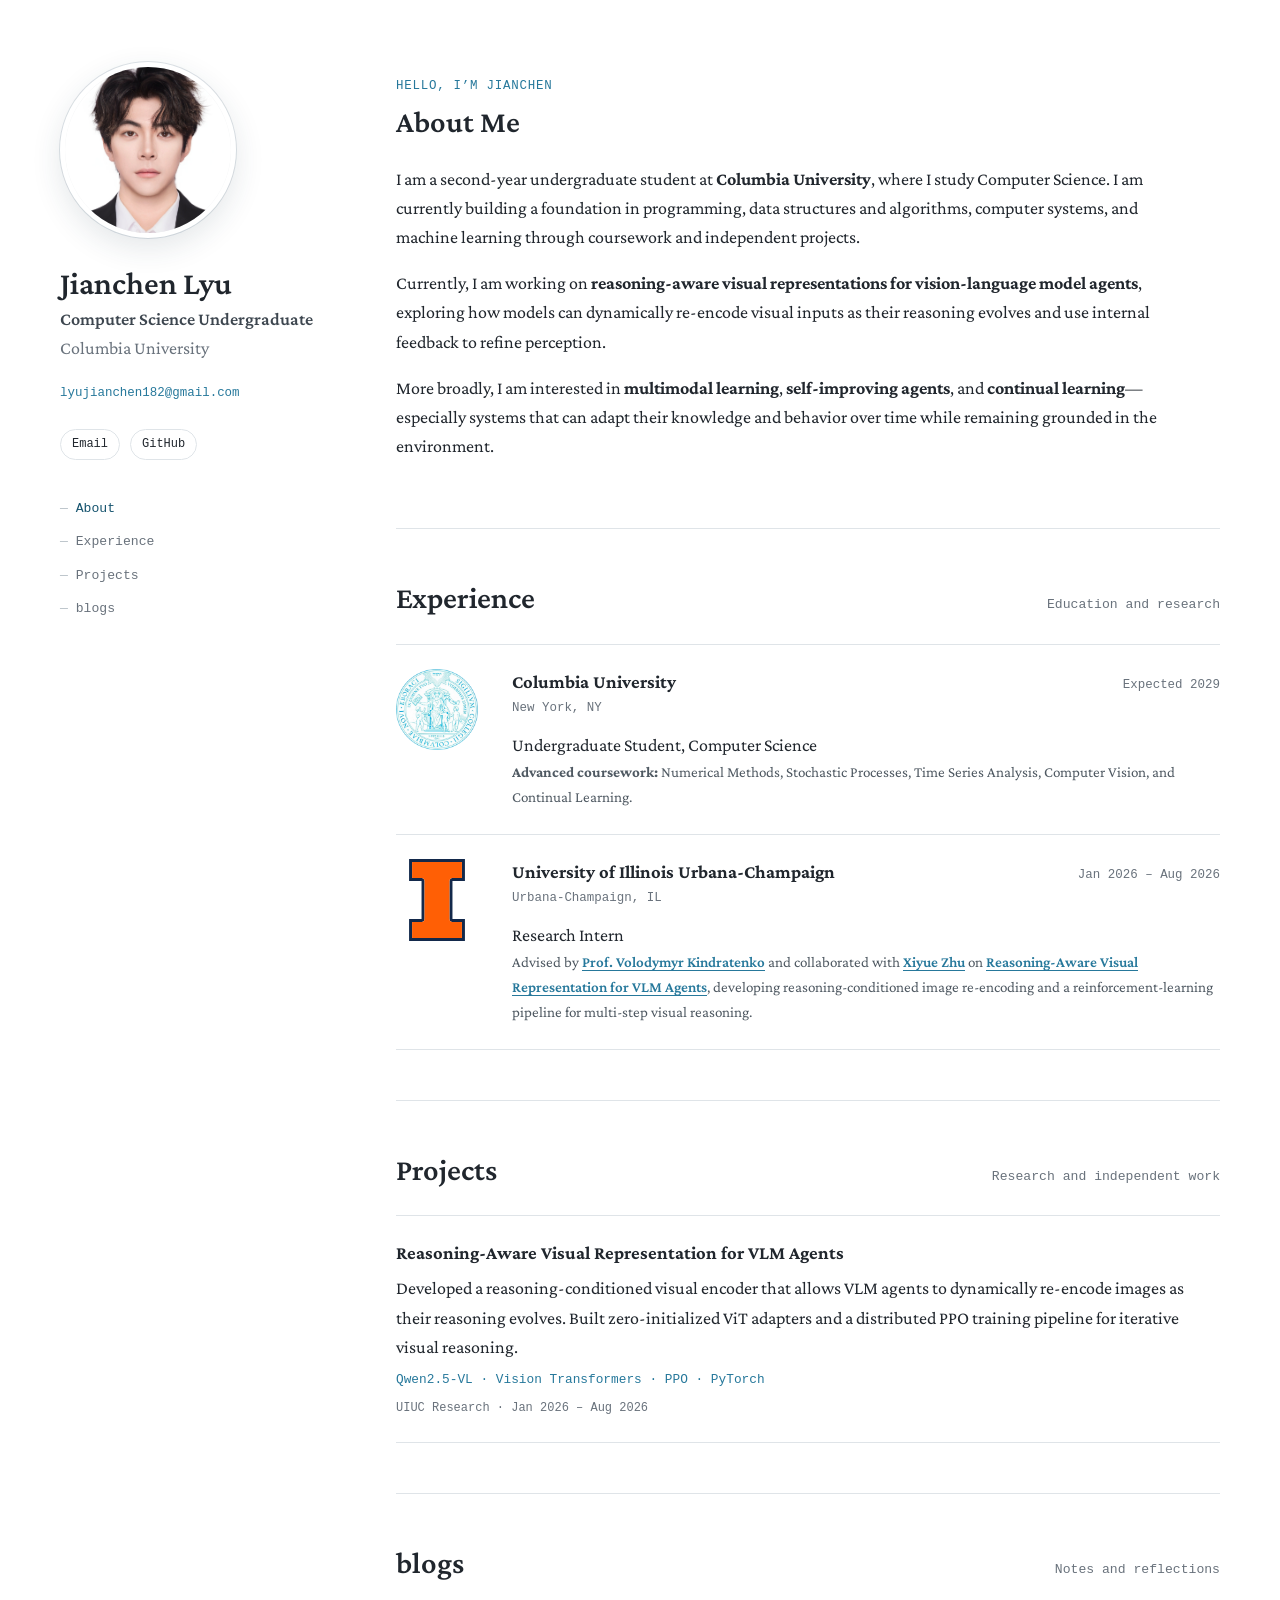
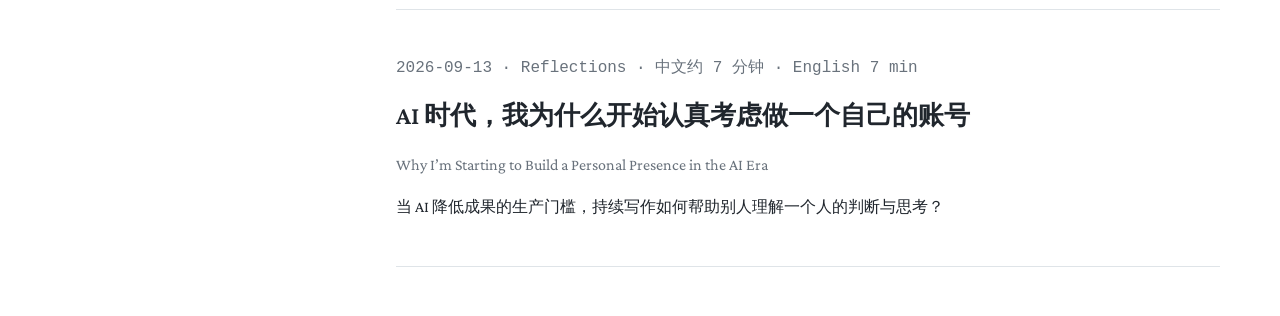
==== commit daf77b3a: "Add reading time estimates to bilingual blog posts" ====
--- a/index.html
+++ b/index.html
@@ -104,7 +104,7 @@
           </div>
           <div class="blog-post-list">
           <article class="blog-post-entry">
-            <p class="article-meta"><time datetime="2026-09-13">2026-09-13</time> · Reflections</p>
+            <p class="article-meta"><time datetime="2026-09-13">2026-09-13</time> · Reflections <span class="reading-time">· 中文约 7 分钟 · English 7 min</span></p>
             <h2 lang="zh-CN"><a href="blogs/personal-brand-ai-zh.html">AI 时代，我为什么开始认真考虑做一个自己的账号</a></h2>
             <p class="blog-post-translation"><a href="blogs/personal-brand-ai-en.html" lang="en">Why I’m Starting to Build a Personal Presence in the AI Era</a></p>
             <p lang="zh-CN">当 AI 降低成果的生产门槛，持续写作如何帮助别人理解一个人的判断与思考？</p>
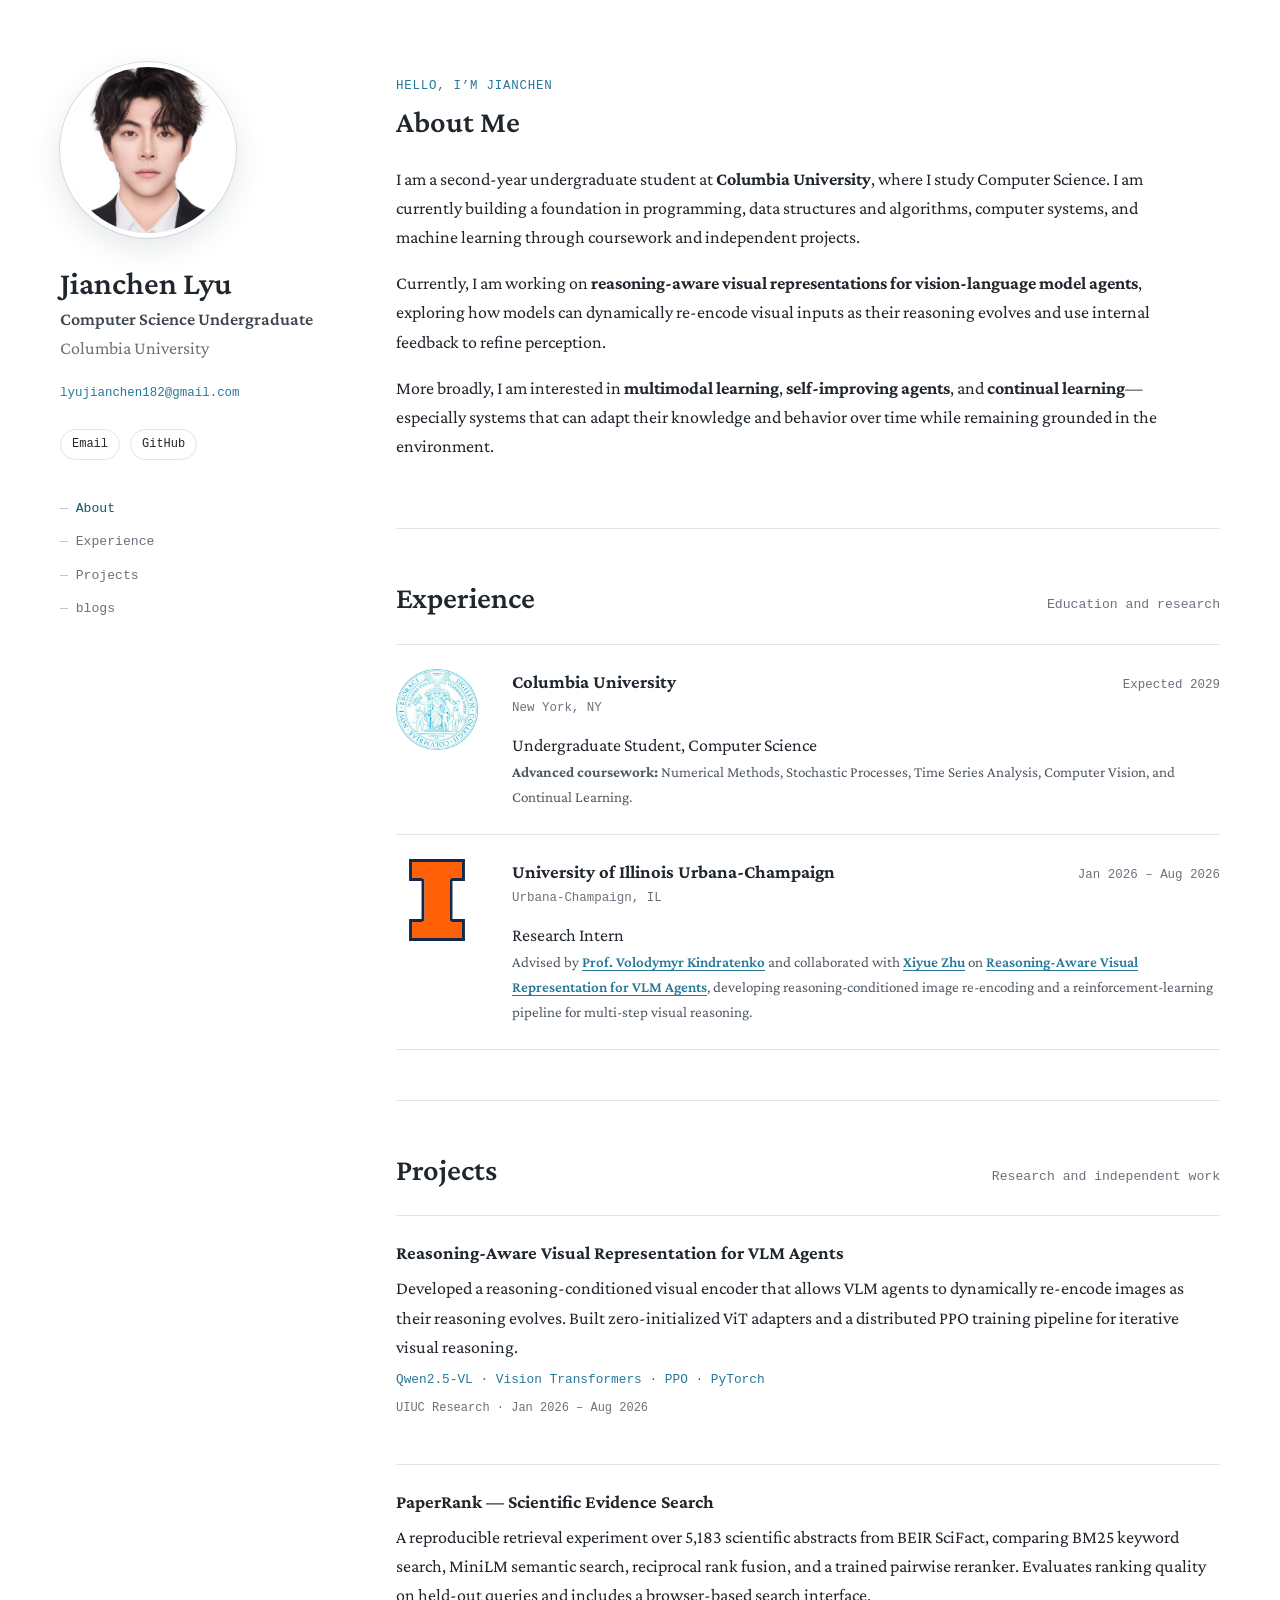
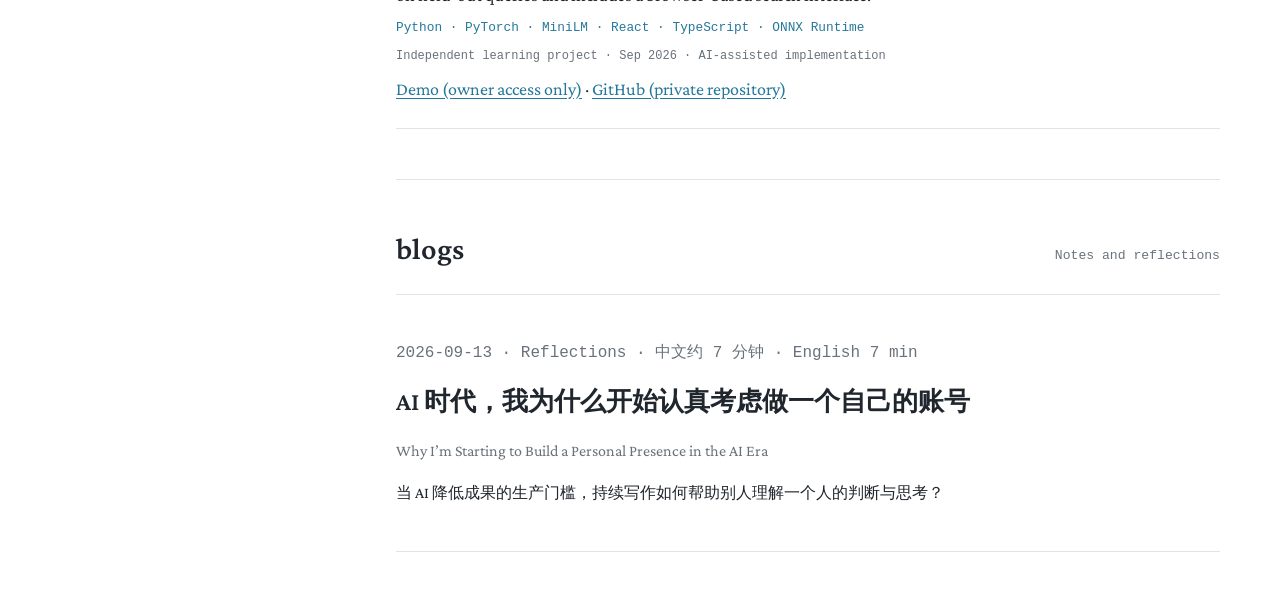
==== commit 6309db7c: "Add PaperRank retrieval project to portfolio" ====
--- a/index.html
+++ b/index.html
@@ -94,6 +94,15 @@
                 <p class="project-status">UIUC Research · Jan 2026 – Aug 2026</p>
               </div>
             </article>
+            <article id="paperrank" class="project-item">
+              <div class="project-body">
+                <h3>PaperRank — Scientific Evidence Search</h3>
+                <p>A reproducible retrieval experiment over 5,183 scientific abstracts from BEIR SciFact, comparing BM25 keyword search, MiniLM semantic search, reciprocal rank fusion, and a trained pairwise reranker. Evaluates ranking quality on held-out queries and includes a browser-based search interface.</p>
+                <p class="project-meta">Python · PyTorch · MiniLM · React · TypeScript · ONNX Runtime</p>
+                <p class="project-status">Independent learning project · Sep 2026 · AI-assisted implementation</p>
+                <p><a href="https://paperrank-evidence-search.lyujianchen182.chatgpt.site/" target="_blank" rel="noopener noreferrer">Demo (owner access only)</a> · <a href="https://github.com/Autumn-cyber-aka/paperrank" target="_blank" rel="noopener noreferrer">GitHub (private repository)</a></p>
+              </div>
+            </article>
           </div>
         </section>
 
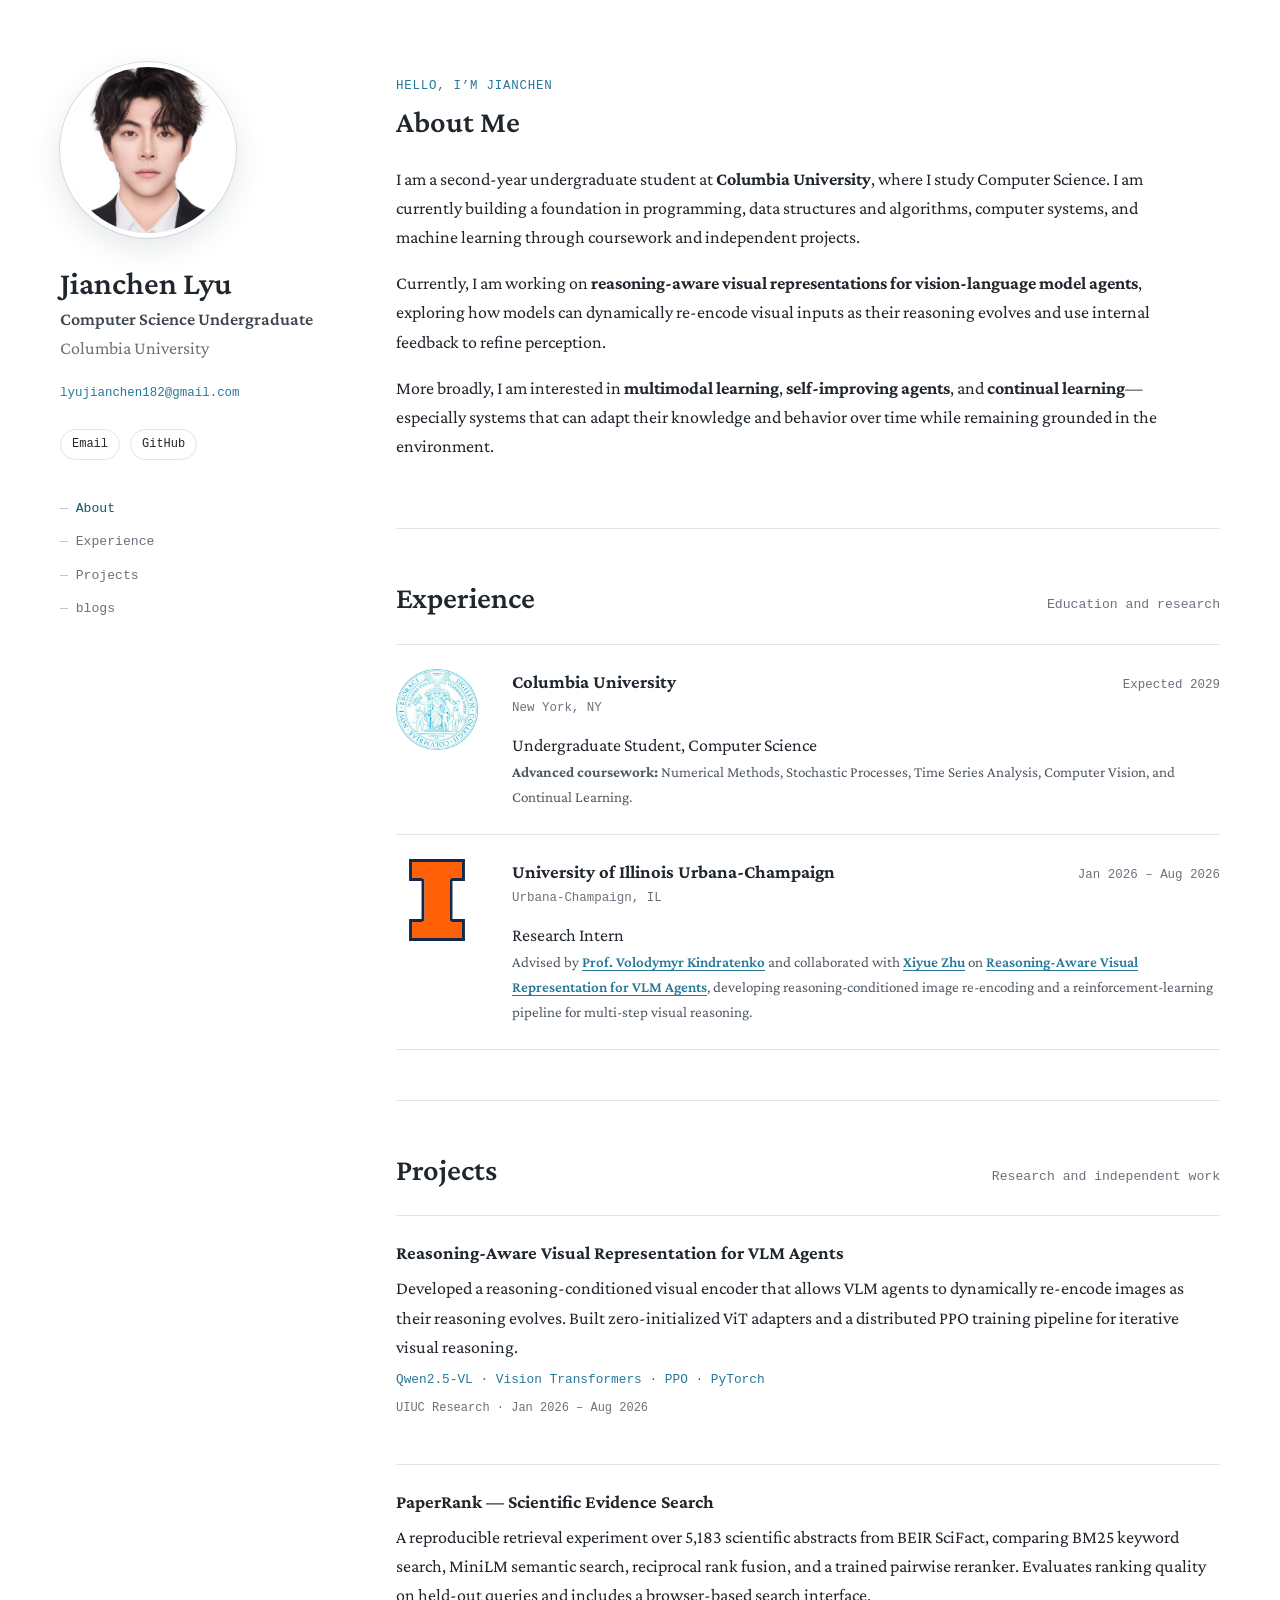
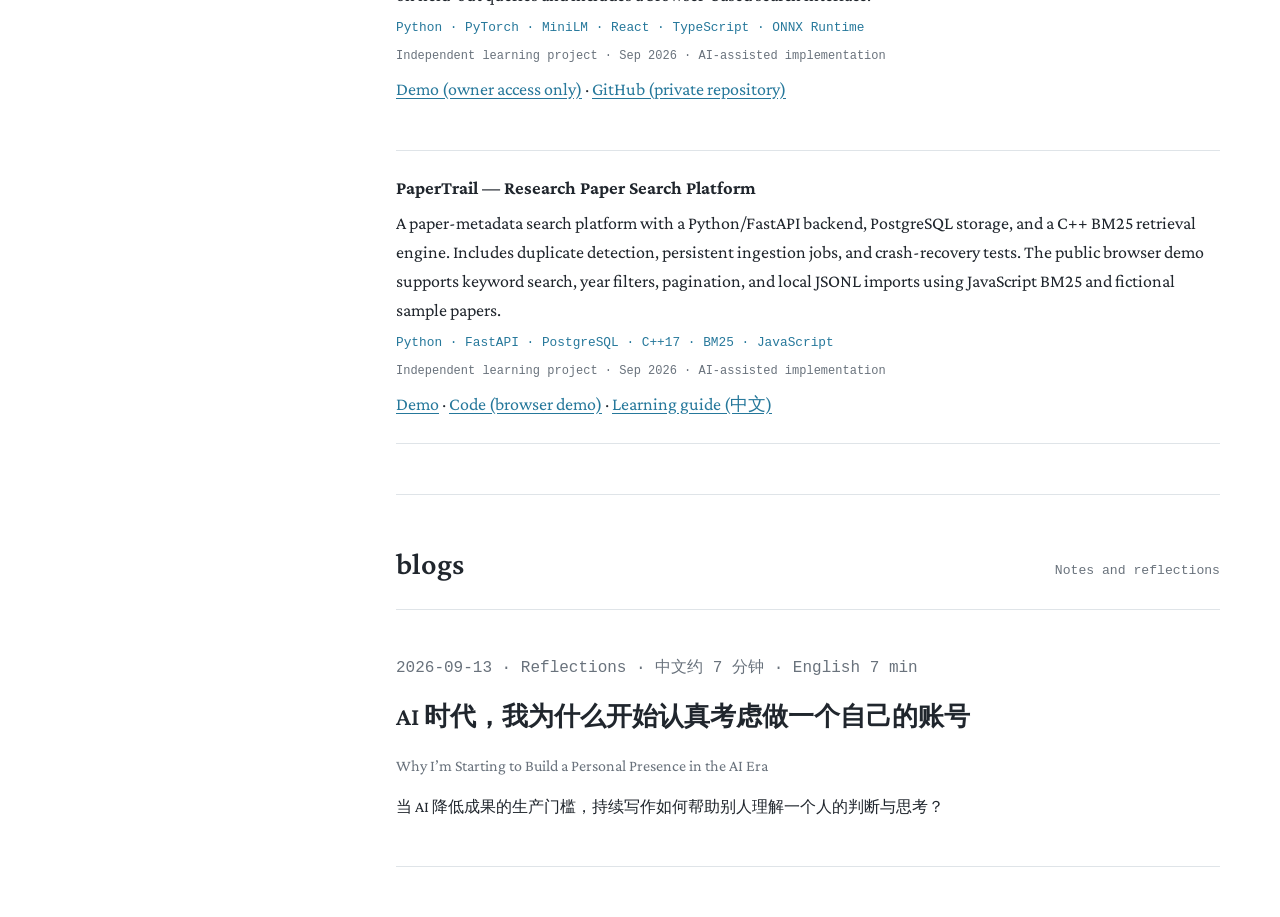
==== commit 8d9e700e: "Feature PaperTrail with public demo, code and learning guide" ====
--- a/index.html
+++ b/index.html
@@ -103,6 +103,15 @@
                 <p><a href="https://paperrank-evidence-search.lyujianchen182.chatgpt.site/" target="_blank" rel="noopener noreferrer">Demo (owner access only)</a> · <a href="https://github.com/Autumn-cyber-aka/paperrank" target="_blank" rel="noopener noreferrer">GitHub (private repository)</a></p>
               </div>
             </article>
+            <article id="papertrail" class="project-item">
+              <div class="project-body">
+                <h3>PaperTrail — Research Paper Search Platform</h3>
+                <p>A paper-metadata search platform with a Python/FastAPI backend, PostgreSQL storage, and a C++ BM25 retrieval engine. Includes duplicate detection, persistent ingestion jobs, and crash-recovery tests. The public browser demo supports keyword search, year filters, pagination, and local JSONL imports using JavaScript BM25 and fictional sample papers.</p>
+                <p class="project-meta">Python · FastAPI · PostgreSQL · C++17 · BM25 · JavaScript</p>
+                <p class="project-status">Independent learning project · Sep 2026 · AI-assisted implementation</p>
+                <p><a href="https://autumn-cyber-aka.github.io/papertrail-site/" target="_blank" rel="noopener noreferrer">Demo</a> · <a href="https://github.com/Autumn-cyber-aka/papertrail-site" target="_blank" rel="noopener noreferrer">Code (browser demo)</a> · <a href="https://github.com/Autumn-cyber-aka/papertrail-site/blob/main/LEARNING_MANUAL.md" target="_blank" rel="noopener noreferrer">Learning guide (中文)</a></p>
+              </div>
+            </article>
           </div>
         </section>
 
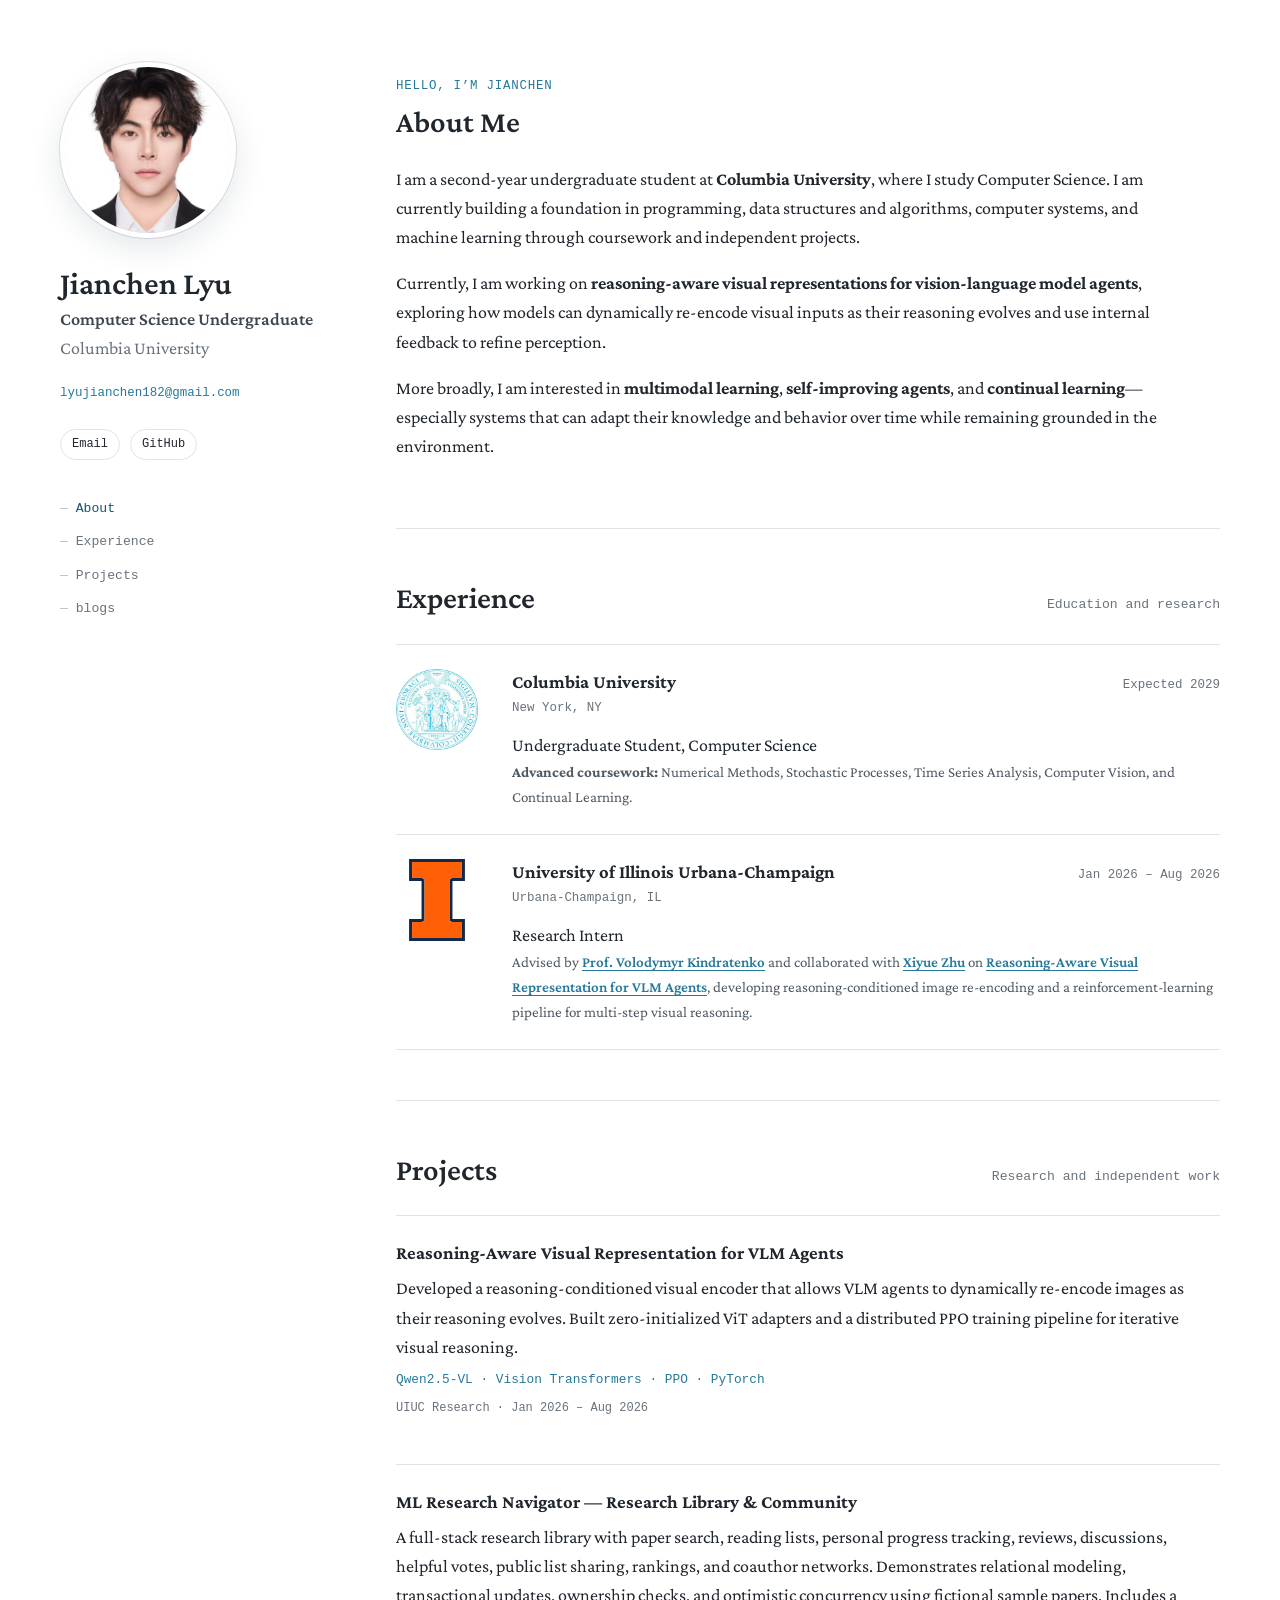
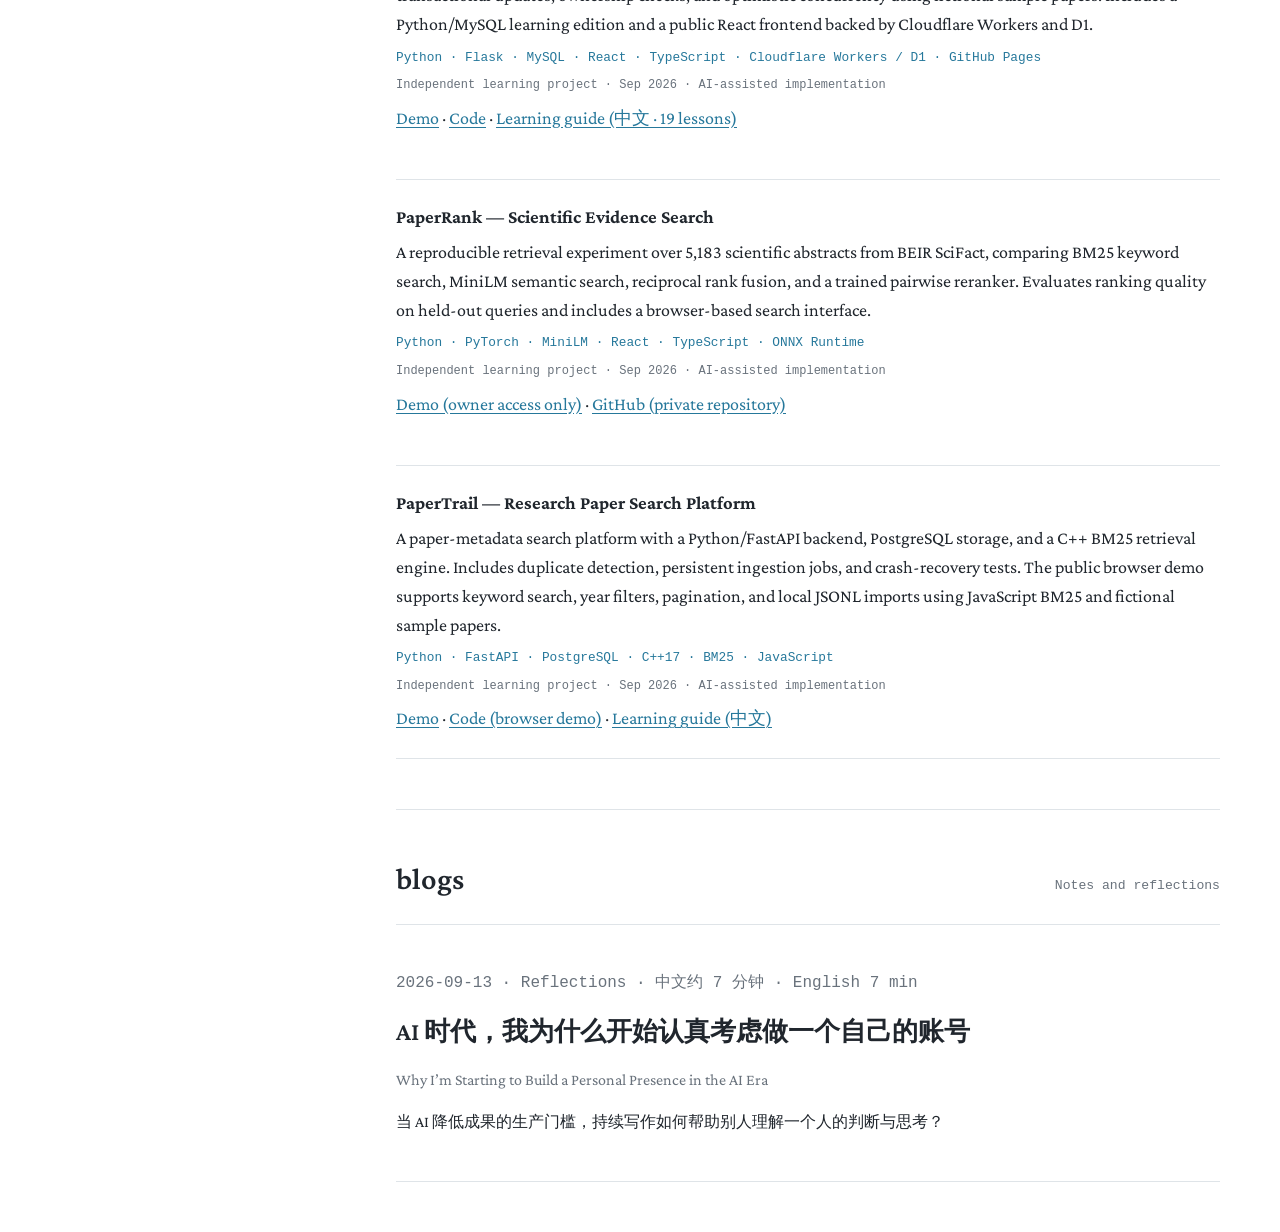
==== commit ce12abe8: "Feature ML Research Navigator on personal portfolio" ====
--- a/index.html
+++ b/index.html
@@ -94,6 +94,15 @@
                 <p class="project-status">UIUC Research · Jan 2026 – Aug 2026</p>
               </div>
             </article>
+            <article id="ml-research-navigator" class="project-item">
+              <div class="project-body">
+                <h3>ML Research Navigator — Research Library &amp; Community</h3>
+                <p>A full-stack research library with paper search, reading lists, personal progress tracking, reviews, discussions, helpful votes, public list sharing, rankings, and coauthor networks. Demonstrates relational modeling, transactional updates, ownership checks, and optimistic concurrency using fictional sample papers. Includes a Python/MySQL learning edition and a public React frontend backed by Cloudflare Workers and D1.</p>
+                <p class="project-meta">Python · Flask · MySQL · React · TypeScript · Cloudflare Workers / D1 · GitHub Pages</p>
+                <p class="project-status">Independent learning project · Sep 2026 · AI-assisted implementation</p>
+                <p><a href="https://autumn-cyber-aka.github.io/ml-research-navigator/" target="_blank" rel="noopener noreferrer">Demo</a> · <a href="https://github.com/Autumn-cyber-aka/ml-research-navigator" target="_blank" rel="noopener noreferrer">Code</a> · <a href="https://github.com/Autumn-cyber-aka/ml-research-navigator/blob/main/docs/LEARNING_GUIDE.md" target="_blank" rel="noopener noreferrer">Learning guide (中文 · 19 lessons)</a></p>
+              </div>
+            </article>
             <article id="paperrank" class="project-item">
               <div class="project-body">
                 <h3>PaperRank — Scientific Evidence Search</h3>
